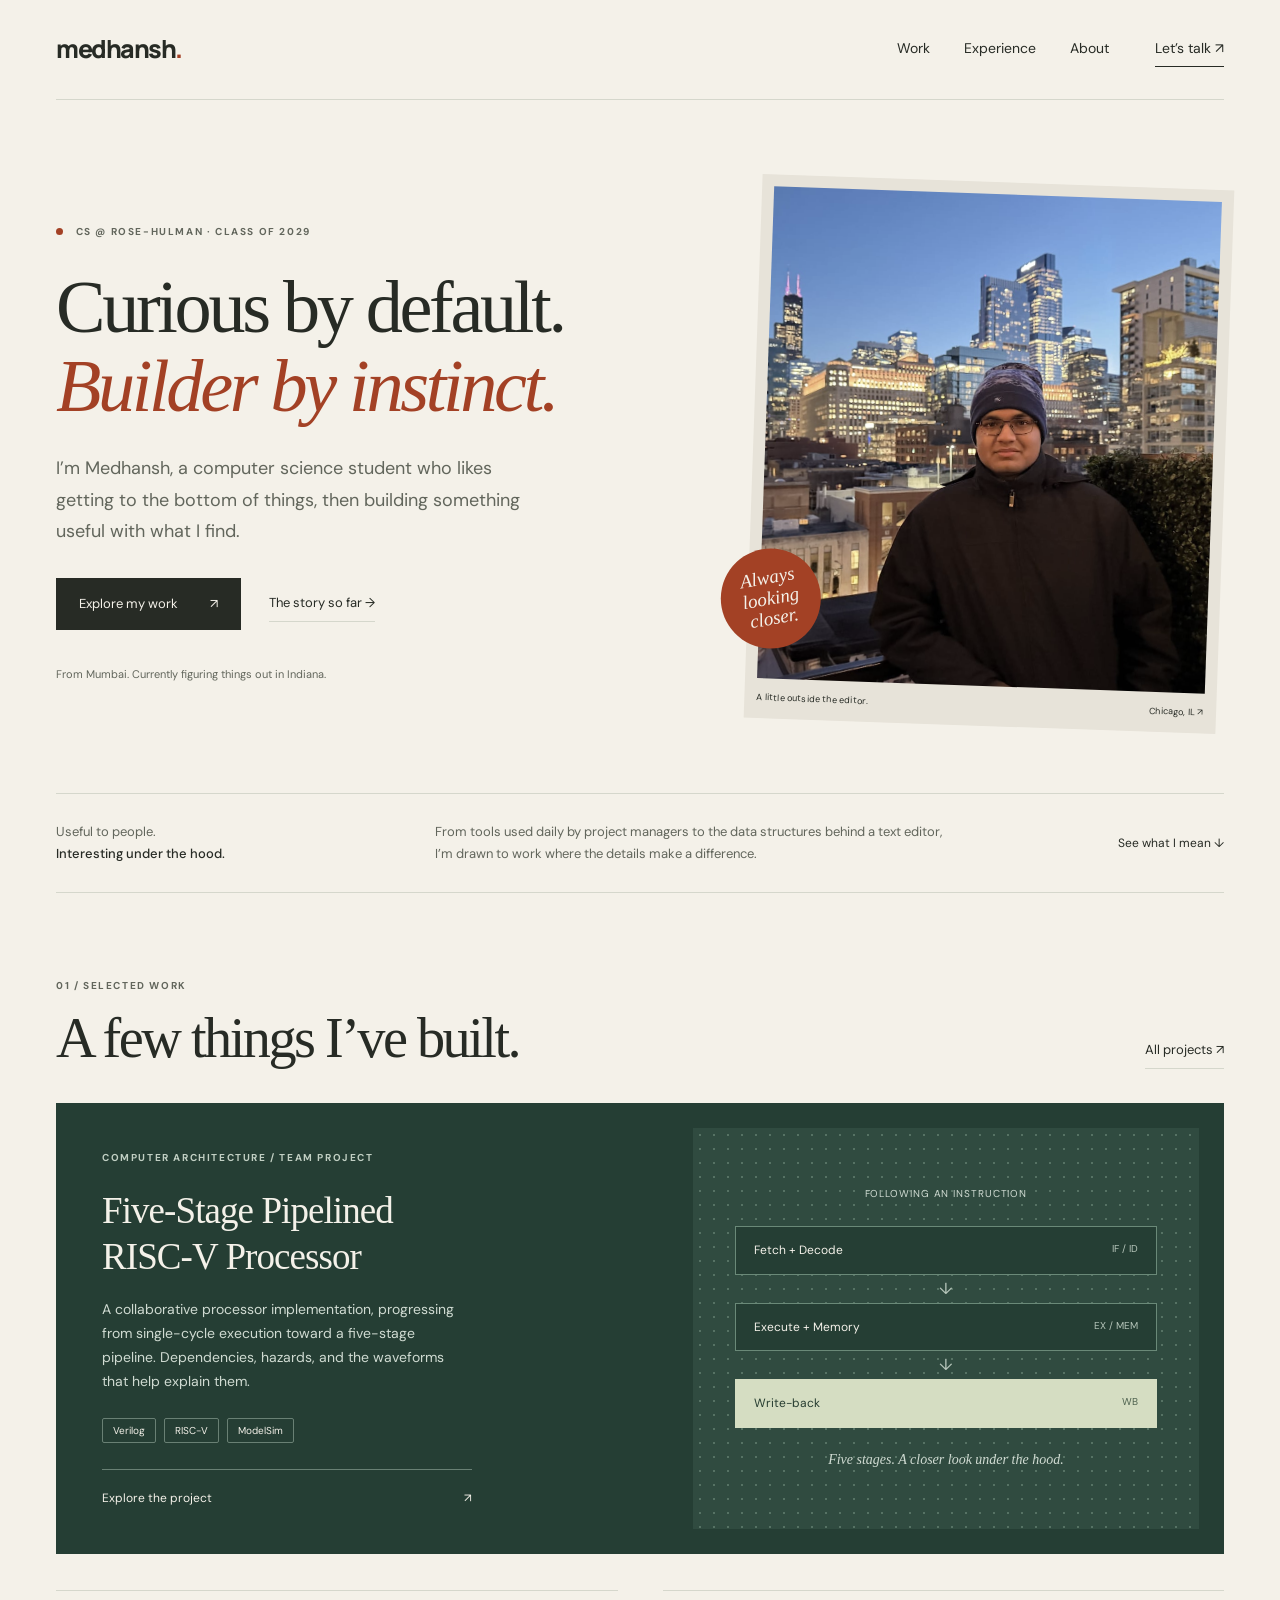
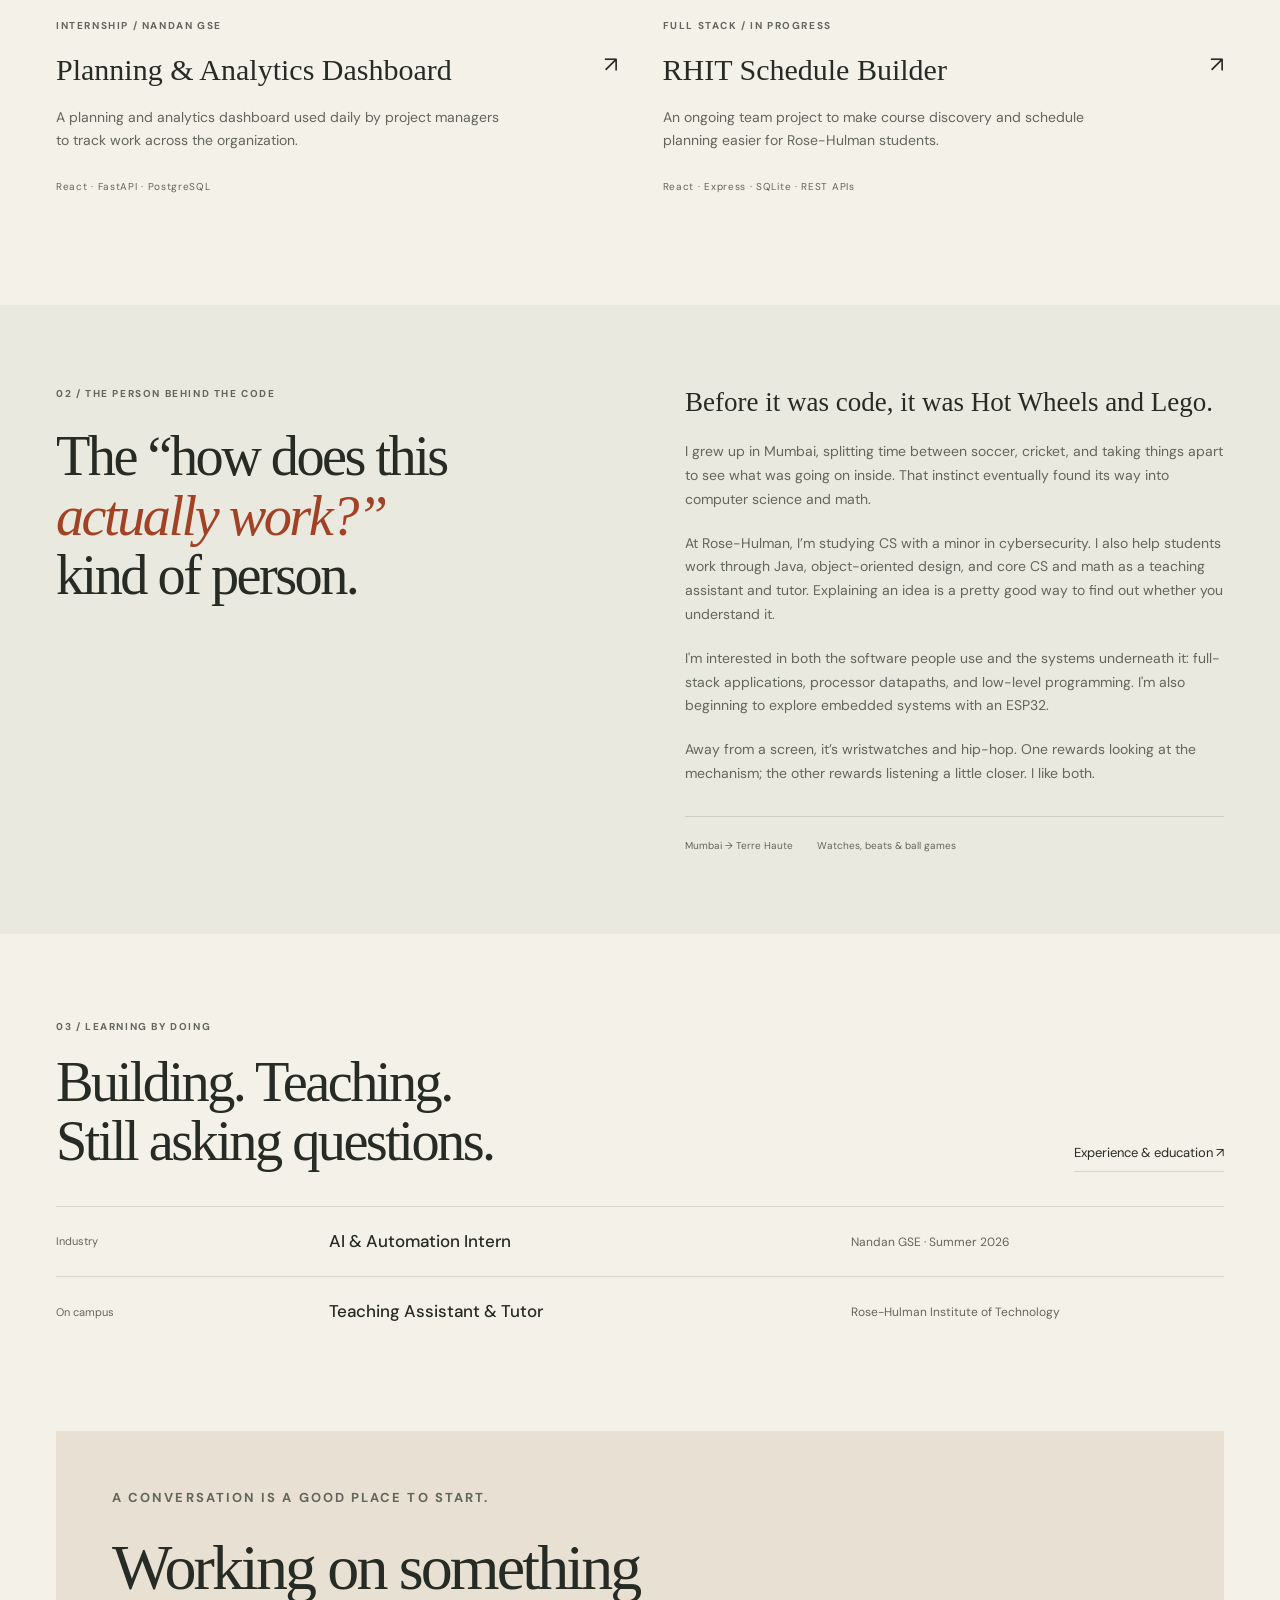
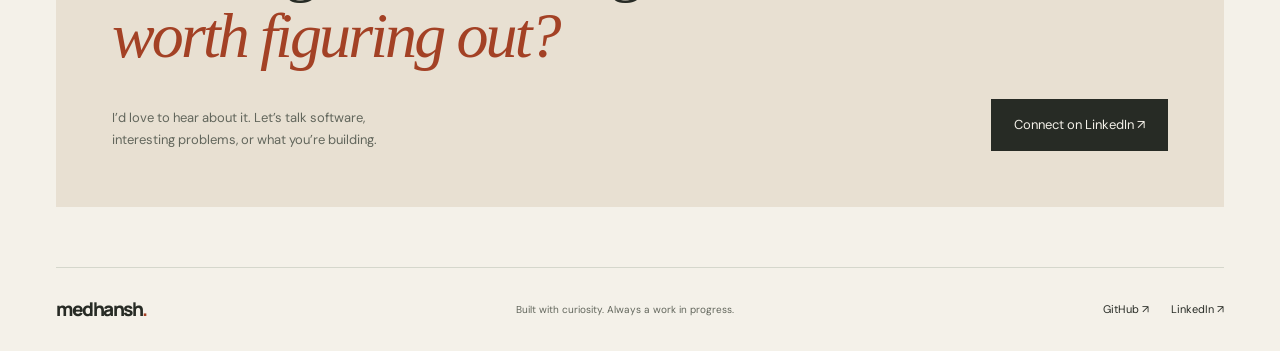
==== index.html @ c9b3c6f0 "Remove em dashes from portfolio content" ====
<!doctype html>
<html lang="en">
<head>
<meta charset="UTF-8">
<meta name="viewport" content="width=device-width, initial-scale=1">
<meta name="description" content="Medhansh Gupta: CS at Rose-Hulman. Building useful software, exploring the systems underneath, and sharing what I learn.">
<meta name="theme-color" content="#f4f1e9">
<title>Medhansh Gupta: Curious by default.</title>
<link rel="icon" href="images/favicon.svg" type="image/svg+xml">
<link rel="stylesheet" href="style.css">
<script src="script.js" defer>
</script>
</head>
<body><a class="skip-link" href="#main">Skip to content</a>
<header class="site-header"><a class="wordmark" href="index.html" aria-label="Medhansh Gupta home">medhansh<span>.</span></a>
<nav aria-label="Main navigation"><a href="portfolio.html">Work</a><a href="resume.html">Experience</a><a href="#about">About</a><a class="nav-contact" href="#contact">Let’s talk ↗</a>
</nav>
</header>
<main id="main">
<section class="hero wrap">
<div>
<p class="eyebrow"><span class="status-dot"></span> CS @ Rose-Hulman · Class of 2029</p>
<h1>Curious by default.<br><em>Builder by instinct.</em>
</h1>
<p class="hero-intro">I’m Medhansh, a computer science student who likes getting to the bottom of things, then building something useful with what I find.</p>
<div class="actions"><a class="button" href="portfolio.html">Explore my work <span aria-hidden="true">↗</span></a><a class="text-link" href="resume.html">The story so far →</a>
</div>
<p class="hero-footnote">From Mumbai. Currently figuring things out in Indiana.</p>
</div>
<figure class="portrait"><img src="images/snapshot.jpeg" alt="Medhansh on a rooftop with the Chicago skyline behind him" width="1428" height="1071" fetchpriority="high">
<figcaption><span>A little outside the editor.</span><span>Chicago, IL ↗</span>
</figcaption><span class="photo-stamp" aria-hidden="true">Always<br>looking closer.</span>
</figure>
</section>
<div class="intro-strip wrap">
<p>Useful to people.<br><strong>Interesting under the hood.</strong>
</p>
<p>From tools used daily by project managers to the data structures behind a text editor, I’m drawn to work where the details make a difference.</p><a href="portfolio.html">See what I mean ↓</a>
</div>
<section class="section wrap" aria-labelledby="work-heading">
<div class="section-heading">
<div>
<p class="eyebrow">01 / Selected work</p>
<h2 id="work-heading">A few things I’ve built.</h2>
</div><a class="text-link" href="portfolio.html">All projects ↗</a>
</div>
<a class="featured-project" href="portfolio.html#risc-v">
<div class="project-description"><span class="eyebrow light">Computer architecture / Team project</span>
<h3>Five-Stage Pipelined<br>RISC-V Processor</h3>
<p>A collaborative processor implementation, progressing from single-cycle execution toward a five-stage pipeline. Dependencies, hazards, and the waveforms that help explain them.</p>
<div class="tags"><span>Verilog</span><span>RISC-V</span><span>ModelSim</span>
</div><span class="project-link">Explore the project <span aria-hidden="true">↗</span></span>
</div>
<div class="system-art"><span class="diagram-label">Following an instruction</span>
<div class="system-node">Fetch + Decode <span>IF / ID</span>
</div>
<div class="system-connector" aria-hidden="true">↓</div>
<div class="system-node">Execute + Memory <span>EX / MEM</span>
</div>
<div class="system-connector" aria-hidden="true">↓</div>
<div class="system-node accented">Write-back <span>WB</span>
</div><span class="diagram-caption">Five stages. A closer look under the hood.</span>
</div></a>
<div class="project-pair"><a class="project-small" href="portfolio.html#planning"><span class="eyebrow">Internship / Nandan GSE</span>
<h3>Planning & Analytics Dashboard <span aria-hidden="true">↗</span>
</h3>
<p>A planning and analytics dashboard used daily by project managers to track work across the organization.</p><span class="project-meta">React · FastAPI · PostgreSQL</span></a><a class="project-small" href="portfolio.html#schedule-builder"><span class="eyebrow">Full stack / In progress</span>
<h3>RHIT Schedule Builder <span aria-hidden="true">↗</span>
</h3>
<p>An ongoing team project to make course discovery and schedule planning easier for Rose-Hulman students.</p><span class="project-meta">React · Express · SQLite · REST APIs</span></a>
</div>
</section>
<section class="about-section" id="about">
<div class="wrap about-grid">
<div>
<p class="eyebrow">02 / The person behind the code</p>
<h2>The “how does this<br><em>actually work?”</em><br>kind of person.</h2>
</div>
<div class="about-copy">
<p class="large-copy">Before it was code, it was Hot Wheels and Lego.</p>
<p>I grew up in Mumbai, splitting time between soccer, cricket, and taking things apart to see what was going on inside. That instinct eventually found its way into computer science and math.</p>
<p>At Rose-Hulman, I’m studying CS with a minor in cybersecurity. I also help students work through Java, object-oriented design, and core CS and math as a teaching assistant and tutor. Explaining an idea is a pretty good way to find out whether you understand it.</p>
<p>I'm interested in both the software people use and the systems underneath it: full-stack applications, processor datapaths, and low-level programming. I'm also beginning to explore embedded systems with an ESP32.</p>
<p>Away from a screen, it’s wristwatches and hip-hop. One rewards looking at the mechanism; the other rewards listening a little closer. I like both.</p>
<div class="personal-notes"><span>Mumbai → Terre Haute</span><span>Watches, beats & ball games</span>
</div>
</div>
</div>
</section>
<section class="section wrap experience-preview">
<p class="eyebrow">03 / Learning by doing</p>
<div class="section-heading">
<h2>Building. Teaching.<br>Still asking questions.</h2><a class="text-link" href="resume.html">Experience & education ↗</a>
</div>
<div class="experience-row"><span>Industry</span>
<h3>AI & Automation Intern</h3>
<p>Nandan GSE · Summer 2026</p>
</div>
<div class="experience-row"><span>On campus</span>
<h3>Teaching Assistant & Tutor</h3>
<p>Rose-Hulman Institute of Technology</p>
</div>
</section>
<section class="contact wrap" id="contact">
<p class="eyebrow">A conversation is a good place to start.</p>
<h2>Working on something<br><em>worth figuring out?</em>
</h2>
<div class="contact-bottom">
<p>I’d love to hear about it. Let’s talk software,<br>interesting problems, or what you’re building.</p><a class="button" href="https://www.linkedin.com/in/medhansh-gupta-01bb85266">Connect on LinkedIn ↗</a>
</div>
</section>
</main>
<footer class="site-footer wrap"><a class="wordmark" href="index.html">medhansh<span>.</span></a>
<p>Built with curiosity. Always a work in progress.</p>
<div><a href="https://github.com/medhanshg">GitHub ↗</a><a href="https://www.linkedin.com/in/medhansh-gupta-01bb85266">LinkedIn ↗</a>
</div>
</footer>
</body>
</html>
---- style.css ----
@import url('https://fonts.googleapis.com/css2?family=DM+Sans:wght@400;500;600;700&family=Manrope:wght@500;700;800&display=swap');
:root{--paper:#f4f1e9;--ink:#272b25;--muted:#62665c;--line:#d5d7cc;--accent:#a34125;--forest:#253e34;--serif:Georgia,'Times New Roman',serif;--sans:'DM Sans',Arial,sans-serif}

*{box-sizing:border-box}
html{scroll-behavior:smooth;scroll-padding-top:32px}
body{margin:0;background:var(--paper);color:var(--ink);font-family:var(--sans);font-size:16px;line-height:1.7}
a{color:inherit;text-decoration:none}
button{font:inherit}
img{display:block;max-width:100%;height:auto}
h1,h2,h3,p,figure{margin:0}
h1,h2,h3{font-weight:400}
h1,h2{font-family:var(--serif);line-height:1.06;letter-spacing:-.045em}
h1{font-size:clamp(3.2rem,5.8vw,5.7rem)}
h2{font-size:clamp(2.5rem,4.4vw,4.2rem)}
h3{line-height:1.25}
em{font-weight:400;color:var(--accent)}
p{color:var(--muted)}
a:focus-visible,button:focus-visible,summary:focus-visible{outline:3px solid var(--accent);outline-offset:6px}
a,button,summary{-webkit-tap-highlight-color:transparent}
a:hover .project-link,.text-link:hover{color:var(--accent)}
.wrap,.site-header{width:min(1240px,calc(100% - 112px));margin-inline:auto}
.site-header{display:flex;justify-content:space-between;align-items:center;padding:28px 0;border-bottom:1px solid var(--line)}
.wordmark{font-family:'Manrope',var(--sans);font-size:25px;font-weight:800;letter-spacing:-1.5px}
.wordmark span{color:var(--accent)}
nav{display:flex;align-items:center;gap:34px;font-size:14px}
nav a{padding:5px 0}
nav a:hover,nav a[aria-current=page]{color:var(--accent)}
.nav-contact{margin-left:12px;border-bottom:1px solid var(--ink)}
.hero{display:grid;grid-template-columns:1.35fr 1fr;align-items:center;gap:60px;padding-block:82px 68px}
.eyebrow{text-transform:uppercase;letter-spacing:.16em;font-size:10px;font-weight:700;color:var(--muted);display:block}
.hero .eyebrow{margin-bottom:28px}
.status-dot{display:inline-block;width:7px;height:7px;border-radius:50%;background:var(--accent);margin-right:9px}
.hero-intro{font-size:18px;max-width:480px;margin-top:28px;line-height:1.75}
.actions{display:flex;align-items:center;gap:28px;margin-top:30px}
.button{display:inline-flex;align-items:center;justify-content:space-between;gap:32px;padding:14px 22px;background:var(--ink);color:var(--paper);font-size:13px;transition:background .2s,transform .2s;border:1px solid transparent;cursor:pointer}
.button:hover{background:var(--accent);transform:translateY(-2px)}
[hidden]{display:none!important}
.text-link{font-size:13px;border-bottom:1px solid var(--line);padding-block:7px;display:inline-flex;gap:20px;align-items:center}
.hero-footnote{font-size:11px;margin-top:35px}
.portrait{position:relative;padding:12px 12px 0;background:#e7e3d9;transform:rotate(2deg)}
.portrait img{width:100%;aspect-ratio:4/4.4;object-fit:cover;object-position:54% center;filter:saturate(.75)}
.portrait figcaption{display:flex;justify-content:space-between;font-size:9px;padding:12px 0;letter-spacing:.02em}
.photo-stamp{position:absolute;bottom:70px;left:-27px;width:100px;height:100px;display:grid;place-content:center;border-radius:50%;background:var(--accent);color:var(--paper);font-family:var(--serif);font-style:italic;font-size:19px;text-align:center;line-height:1.1;transform:rotate(-12deg)}
.intro-strip{border-top:1px solid var(--line);border-bottom:1px solid var(--line);padding-block:27px;display:grid;grid-template-columns:1fr 1.5fr .7fr;align-items:center;gap:36px}
.intro-strip p{font-size:13px}
.intro-strip strong{color:var(--ink);font-weight:500}
.intro-strip a{font-size:12px;justify-self:end}
.section{padding-block:84px}
.section-heading{display:flex;align-items:end;justify-content:space-between;gap:30px;margin-bottom:34px}
.section-heading .eyebrow{margin-bottom:15px}
.featured-project{display:grid;grid-template-columns:1.1fr 1fr;background:var(--forest);color:var(--paper);min-height:410px}
.project-description{padding:46px}
.light{color:#c1cfc3}
.project-description h3{font-family:var(--serif);font-size:37px;letter-spacing:-.025em;margin:22px 0 18px}
.project-description p{font-size:14px;max-width:370px;color:#d0dbd2}
.tags{display:flex;flex-wrap:wrap;gap:8px;margin-top:24px}
.tags span{border:1px solid #698074;font-size:10px;padding:3px 10px;border-radius:2px}
.project-link{display:flex;justify-content:space-between;max-width:370px;border-top:1px solid #698074;padding-top:18px;margin-top:26px;font-size:12px}
.featured-project:hover .project-link{color:#f1c5a4}
.system-art{margin:25px;display:flex;flex-direction:column;justify-content:center;background:#304b40;padding:34px 42px;background-image:radial-gradient(#567264 1px,transparent 1px);background-size:14px 14px}
.diagram-label,.diagram-caption{font-size:10px;letter-spacing:.09em;text-align:center;color:#d0dbd2}
.diagram-label{text-transform:uppercase;margin-bottom:24px}
.system-node{padding:13px 18px;border:1px solid #6a8978;background:var(--forest);font-size:12px;display:flex;justify-content:space-between;gap:15px}
.system-node span{color:#b6c5ba;font-size:10px}
.system-connector{text-align:center;color:#b6c5ba;height:28px}
.accented{background:#d5ddc2;color:#273d31;border-color:#d5ddc2}
.accented span{color:#4d614e}
.diagram-caption{margin-top:20px;font-family:var(--serif);font-style:italic;font-size:14px;letter-spacing:0}
.project-pair{display:grid;grid-template-columns:1fr 1fr;gap:45px;margin-top:36px}
.project-small{padding:26px 0;border-top:1px solid var(--line)}
.project-small h3{font-family:var(--serif);font-size:30px;margin-block:17px}
.project-small h3 span{float:right;font-family:var(--sans);font-size:22px;transition:transform .2s}
.project-small:hover h3 span{transform:translate(3px,-3px)}
.project-small p{font-size:14px;max-width:450px}
.project-meta{font-size:10px;display:block;margin-top:25px;color:var(--muted);letter-spacing:.07em}
.about-section{background:#eae9df;padding-block:80px;scroll-margin-top:0}
.about-grid{display:grid;grid-template-columns:1fr 1fr;gap:90px}
.about-grid .eyebrow{margin-bottom:25px}
.about-copy p+p{margin-top:20px}
.about-copy p{font-size:14px}
.about-copy .large-copy{color:var(--ink);font-family:var(--serif);font-size:27px;line-height:1.3}
.personal-notes{display:flex;gap:24px;border-top:1px solid #cacdbf;margin-top:30px;padding-top:20px;font-size:10px;color:var(--muted)}
.experience-preview>.eyebrow{margin-bottom:18px}
.experience-row{display:grid;grid-template-columns:1fr 2fr 1.5fr;gap:24px;border-top:1px solid var(--line);padding-block:24px;align-items:center}
.experience-row>span{font-size:11px;color:var(--muted)}
.experience-row h3{font-size:17px;font-weight:500}
.experience-row p{font-size:12px}
.contact{padding:56px;background:#e8e0d2;margin-bottom:60px}
.contact .eyebrow{margin-bottom:25px}
.contact h2{font-size:clamp(2.7rem,5vw,4.8rem)}
.contact-bottom{display:flex;justify-content:space-between;align-items:end;gap:30px;margin-top:30px}
.contact p{font-size:13px}
.site-footer{border-top:1px solid var(--line);padding-block:25px;display:flex;justify-content:space-between;align-items:center;gap:24px}
.site-footer .wordmark{font-size:19px}
.site-footer p{font-size:10px}
.site-footer>div{display:flex;gap:22px;font-size:11px}
.skip-link{position:absolute;left:20px;top:-100px;background:var(--ink);color:white;padding:12px;z-index:10}
.skip-link:focus{top:10px}
.page-intro{padding-block:66px 52px;max-width:1000px}
.page-intro .eyebrow{margin-bottom:22px}
.page-intro>p:last-of-type{font-size:18px;max-width:630px;margin-top:25px}
.case-study{border-top:1px solid var(--line);padding-block:55px;display:grid;grid-template-columns:.7fr 1.4fr;gap:80px;scroll-margin-top:25px}
.case-number{font-family:var(--serif);color:var(--accent);font-style:italic;font-size:25px;margin-bottom:22px}
.case-study h2{font-size:39px;line-height:1.13}
.case-study .tags span{border-color:var(--line);color:var(--muted)}
.case-body>p{font-size:16px;margin-bottom:20px}
.case-body>.eyebrow{font-size:10px}
.case-body .lead{font-family:var(--serif);font-size:25px;line-height:1.4;color:var(--ink)}
.case-body h3{font-size:12px;font-weight:700;margin:24px 0 8px}
.case-body figure{margin-block:28px;background:white;padding:15px;border:1px solid var(--line)}
.case-body figcaption{font-size:11px;color:var(--muted);margin-top:12px}
.case-body img{width:100%}
.project-figure{margin-block:28px;background:white;padding:15px;border:1px solid var(--line)}
.project-figure img{width:100%;height:auto}
.project-figure figcaption{font-size:11px;color:var(--muted);margin-top:12px}
.project-figure figcaption .text-link{font-size:inherit;padding-block:2px}
.case-note{border-left:2px solid var(--accent);padding-left:18px;font-size:12px!important}
.case-study details{border-block:1px solid var(--line);margin-top:24px;padding-block:14px}
.case-study summary{cursor:pointer;font-size:13px;font-weight:500}
.case-study details p{font-size:14px;margin-top:15px}
.case-body>.text-link{margin-top:18px}
.flow{padding:22px;background:#e6e9dd;margin:18px 0;font-size:14px;overflow-wrap:anywhere}
.case-body code{font-size:.85em;overflow-wrap:anywhere}
.page-intro .actions{margin-top:24px}
.resume-section{display:grid;grid-template-columns:.65fr 1.5fr;gap:80px;padding-block:40px;border-top:1px solid var(--line)}
.resume-section h2{font-size:34px}
.resume-entry+.resume-entry{border-top:1px solid var(--line);padding-top:30px;margin-top:30px}
.resume-entry h3{font-family:var(--serif);font-size:26px}
.resume-entry .entry-meta{font-size:12px;color:var(--accent);margin:7px 0 15px}
.resume-entry ul{padding-left:18px;font-size:14px;color:var(--muted)}
.resume-entry li+li{margin-top:8px}
.resume-entry p{font-size:14px}
.resume-entry h4{font-size:12px;margin-bottom:8px}
.skill-group+.skill-group{margin-top:22px}
.skill-group h3{font-size:12px;font-weight:700;margin-bottom:5px}
.skill-group p{font-size:14px}
.resume-contact{margin-top:45px}
.print-button{background:transparent;color:var(--ink);border-color:var(--line)}
.print-button:hover{color:var(--paper)}

@media(min-width:1500px){.hero{padding-block:100px}
.hero h1{font-size:86px}
}

@media(max-width:1000px){.wrap,.site-header{width:calc(100% - 64px)}
.hero{gap:34px;padding-block:60px}
.hero h1{font-size:clamp(44px,6vw,64px)}
.hero-intro{font-size:16px}
.actions{gap:18px}
.portrait figcaption{font-size:8px}
.hero-footnote{font-size:10px}
.project-description{padding:32px}
.system-art{padding:28px 22px;margin:18px}
.about-grid{gap:45px}
.case-study,.resume-section{gap:45px}
.experience-row{grid-template-columns:.7fr 1.5fr 1.2fr}
.intro-strip{gap:24px;grid-template-columns:1fr 1.5fr}
.intro-strip a{display:none}
}

@media(max-width:700px){.wrap,.site-header{width:calc(100% - 40px)}
.site-header{padding-block:20px;gap:15px;align-items:start}
.wordmark{font-size:22px}
nav{gap:16px;flex-wrap:wrap;justify-content:end;font-size:11px}
nav .nav-contact{display:none}
.hero{grid-template-columns:1fr;padding-block:44px;gap:42px}
.hero h1{font-size:clamp(43px,9.2vw,65px)}
.hero-intro{font-size:16px;max-width:100%}
.hero .eyebrow{font-size:9px;margin-bottom:22px}
.hero-footnote{margin-top:23px}
.portrait{max-width:440px;width:88%;justify-self:center}
.portrait img{aspect-ratio:1.12}
.photo-stamp{width:80px;height:80px;font-size:16px;bottom:48px;left:-22px}
.portrait figcaption{font-size:9px}
.intro-strip{grid-template-columns:1fr;gap:15px;padding-block:25px}
.intro-strip p{font-size:13px}
.section{padding-block:52px}
.section-heading{align-items:start}
.section-heading>.text-link{white-space:nowrap;font-size:11px;gap:10px}
.section-heading h2{font-size:35px}
.featured-project{grid-template-columns:1fr}
.project-description{padding:30px}
.project-description h3{font-size:33px}
.system-art{margin:0 20px 20px;padding:25px 30px}
.project-pair{grid-template-columns:1fr;gap:0;margin-top:24px}
.project-small{padding-block:25px}
.project-small h3{font-size:28px}
.about-section{padding-block:50px}
.about-grid{grid-template-columns:1fr;gap:30px}
.about-grid h2{font-size:43px}
.personal-notes{gap:16px;flex-wrap:wrap}
.experience-row{grid-template-columns:1fr;gap:6px;padding-block:20px}
.experience-preview .section-heading{display:block}
.experience-preview .section-heading .text-link{margin-top:15px}
.contact{padding:30px 24px;margin-bottom:40px}
.contact-bottom{align-items:start;flex-direction:column;gap:22px}
.contact h2{font-size:40px}
.contact .eyebrow{font-size:9px}
.site-footer{flex-wrap:wrap;gap:15px}
.site-footer p{order:3;flex-basis:100%}
.page-intro{padding-block:44px}
.page-intro h1{font-size:49px}
.page-intro>p:last-of-type{font-size:16px}
.case-study,.resume-section{grid-template-columns:1fr;gap:25px;padding-block:35px}
.case-number{margin-bottom:12px}
.case-study h2{font-size:34px}
.case-study .tags{margin-top:18px}
.case-body .lead{font-size:23px}
.resume-section h2{font-size:29px}
.actions{flex-wrap:wrap}
.button{gap:22px}
}

@media(prefers-reduced-motion:reduce){html{scroll-behavior:auto}
*,*::before,*::after{transition:none!important;animation:none!important}
}

@media print{body{background:white;font-size:11pt}
.site-header,.site-footer,.resume-contact,.print-button,.skip-link{display:none}
.wrap{width:100%}
.page-intro{padding:0 0 20px}
.page-intro h1{font-size:35pt}
.page-intro>p:last-of-type{font-size:11pt}
.page-intro .actions{display:none}
.resume-section{grid-template-columns:1fr 3fr;gap:24px;padding-block:20px}
.resume-section h2{font-size:20pt}
.resume-entry{break-inside:avoid}
.resume-entry h3{font-size:16pt}
.resume-entry p,.resume-entry ul,.skill-group p{font-size:10pt}
.entry-meta{font-size:9pt}
a{color:black}
}
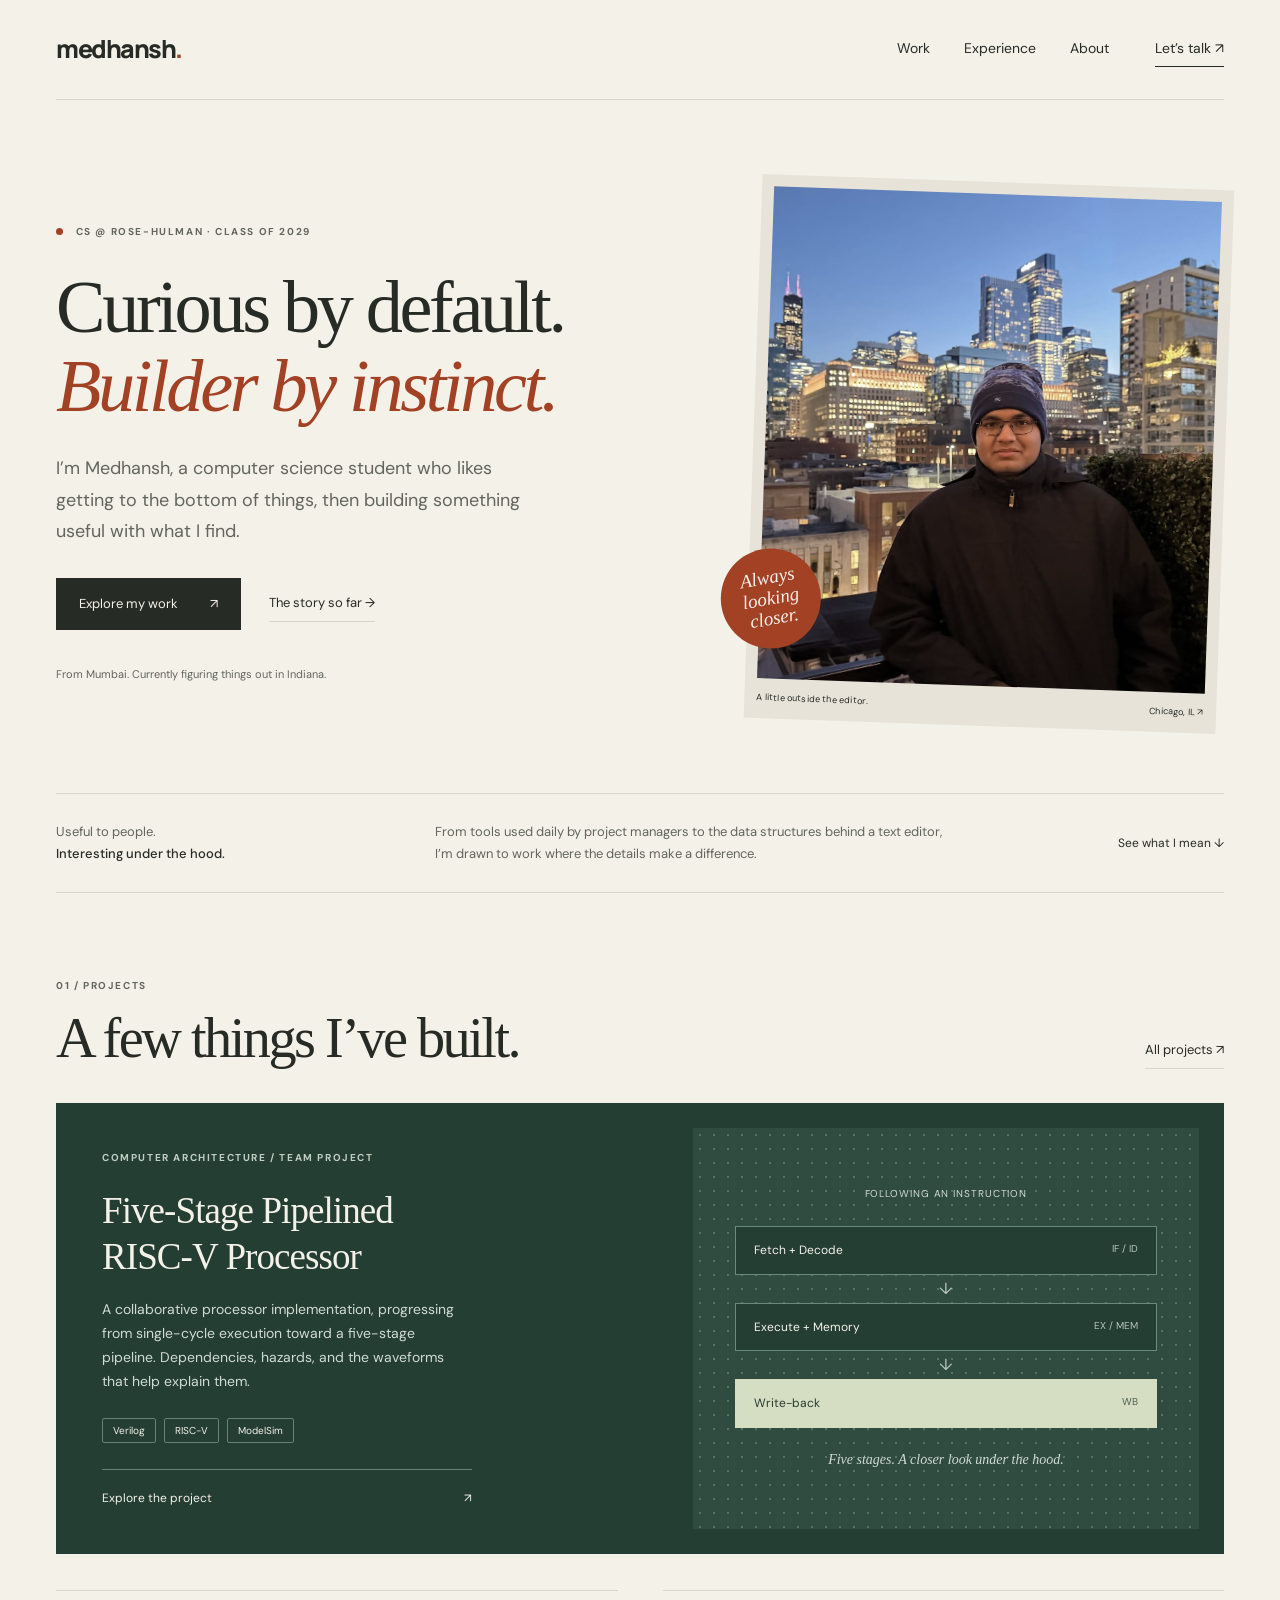
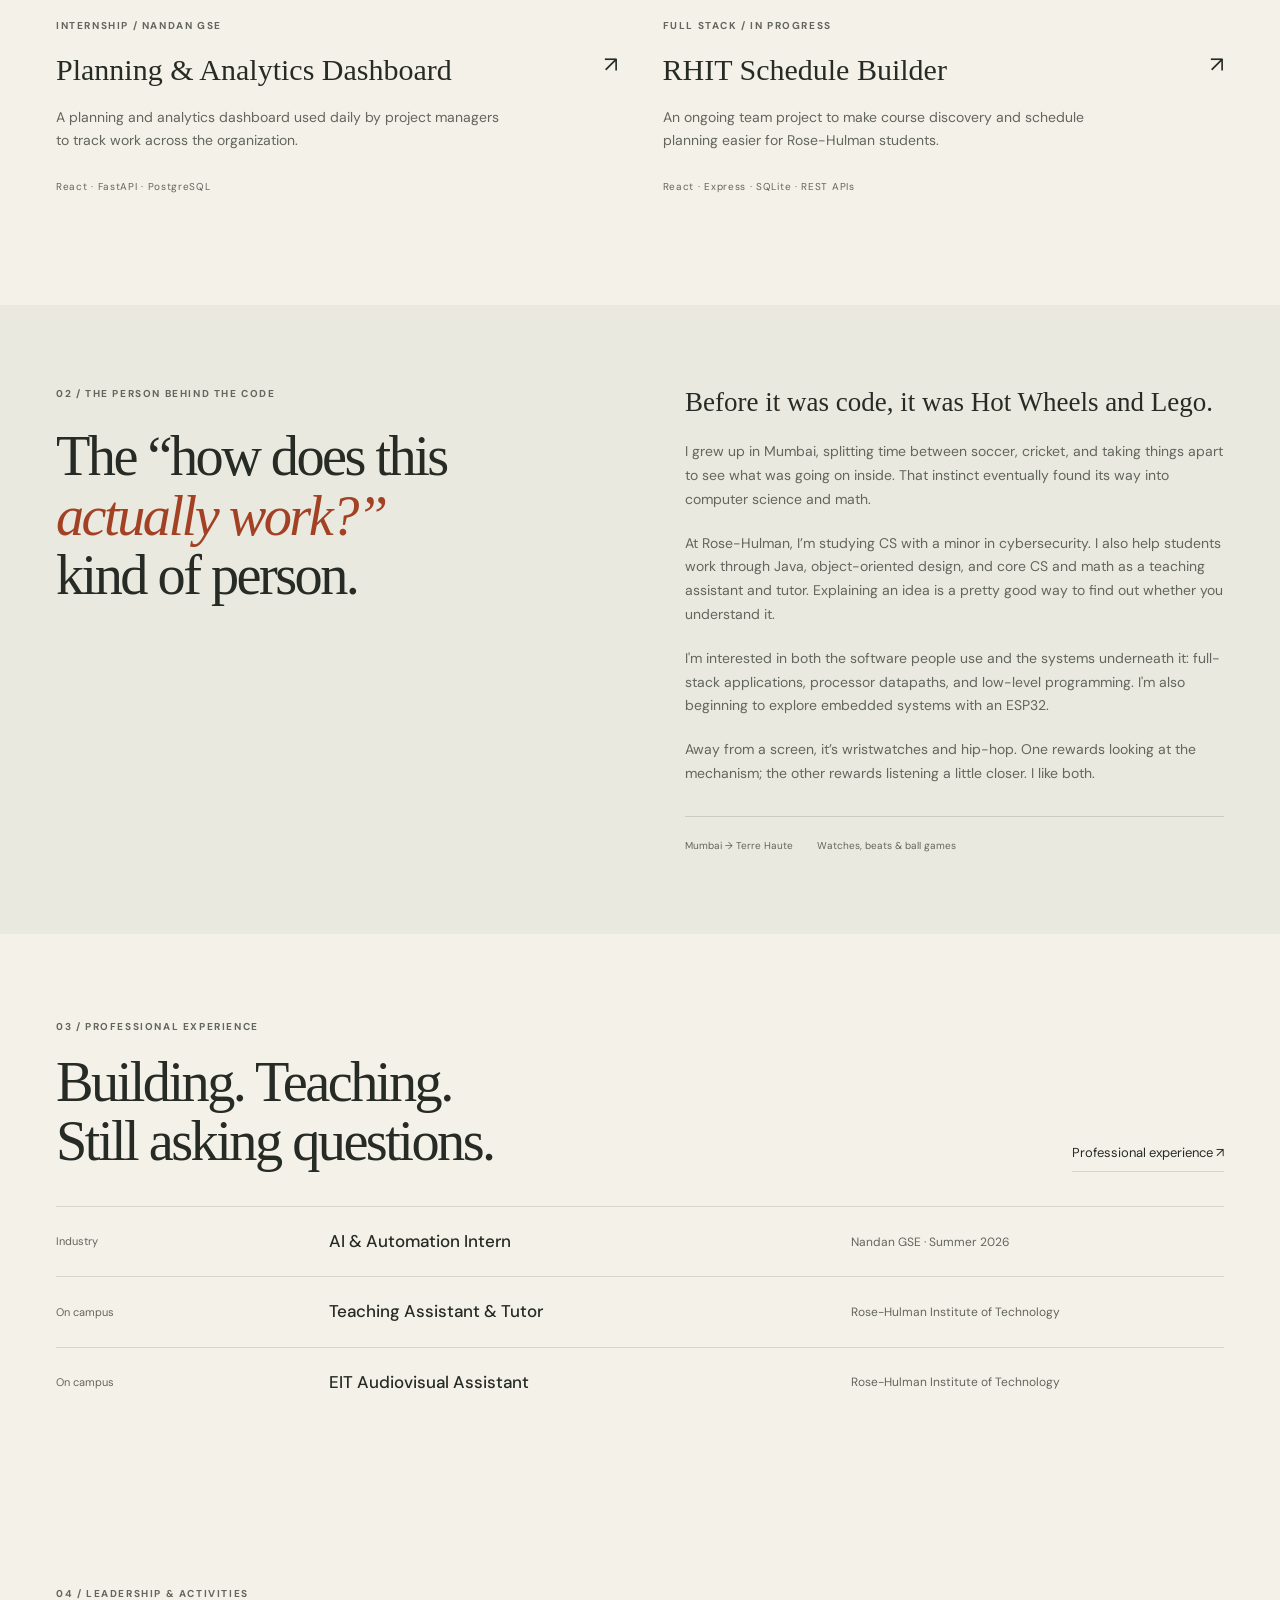
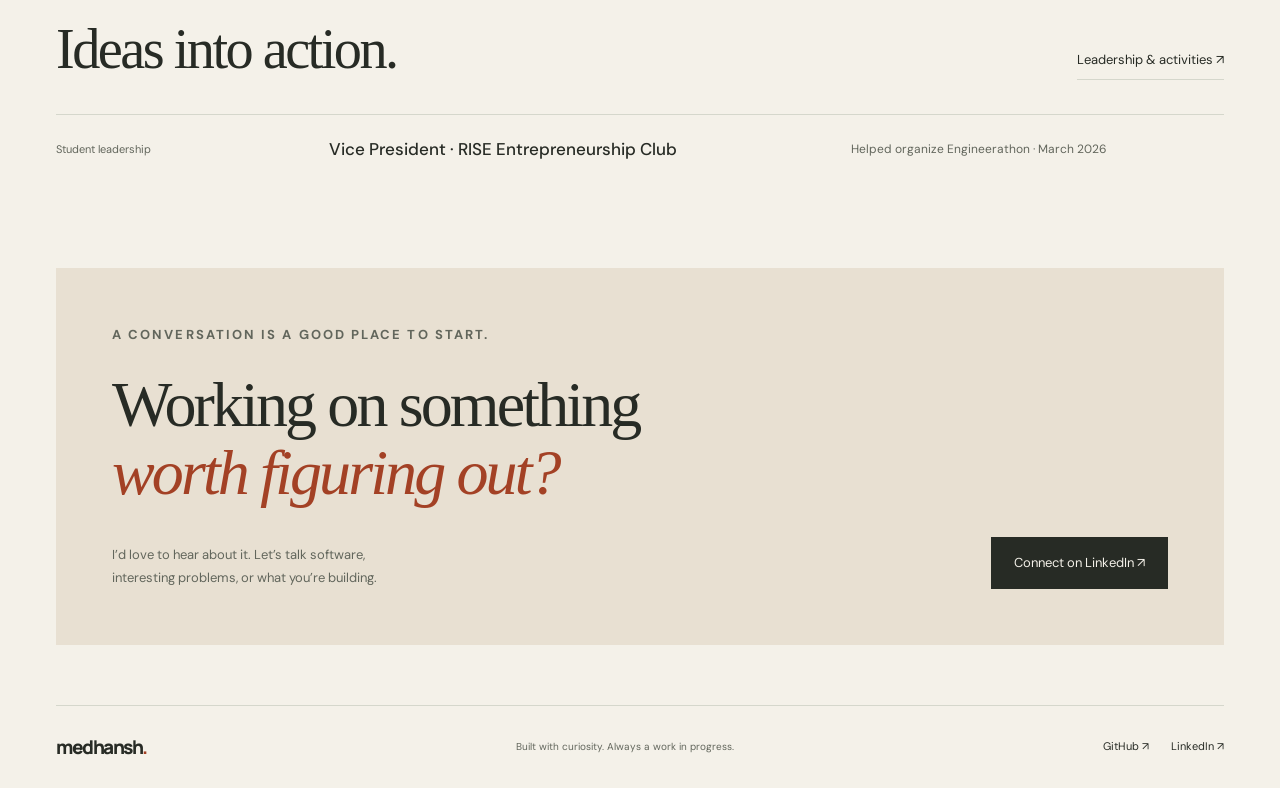
==== commit 5af4001a: "Images added and projects re-ordered" ====
--- a/index.html
+++ b/index.html
@@ -40,7 +40,7 @@
 <section class="section wrap" aria-labelledby="work-heading">
 <div class="section-heading">
 <div>
-<p class="eyebrow">01 / Selected work</p>
+<p class="eyebrow">01 / Projects</p>
 <h2 id="work-heading">A few things I’ve built.</h2>
 </div><a class="text-link" href="portfolio.html">All projects ↗</a>
 </div>
@@ -88,9 +88,9 @@
 </div>
 </section>
 <section class="section wrap experience-preview">
-<p class="eyebrow">03 / Learning by doing</p>
+<p class="eyebrow">03 / Professional Experience</p>
 <div class="section-heading">
-<h2>Building. Teaching.<br>Still asking questions.</h2><a class="text-link" href="resume.html">Experience & education ↗</a>
+<h2>Building. Teaching.<br>Still asking questions.</h2><a class="text-link" href="resume.html#professional-experience">Professional experience ↗</a>
 </div>
 <div class="experience-row"><span>Industry</span>
 <h3>AI & Automation Intern</h3>
@@ -99,6 +99,20 @@
 <div class="experience-row"><span>On campus</span>
 <h3>Teaching Assistant & Tutor</h3>
 <p>Rose-Hulman Institute of Technology</p>
+</div>
+<div class="experience-row"><span>On campus</span>
+<h3>EIT Audiovisual Assistant</h3>
+<p>Rose-Hulman Institute of Technology</p>
+</div>
+</section>
+<section class="section wrap experience-preview" aria-labelledby="leadership-preview-heading">
+<p class="eyebrow">04 / Leadership & Activities</p>
+<div class="section-heading">
+<h2 id="leadership-preview-heading">Ideas into action.</h2><a class="text-link" href="resume.html#leadership-activities">Leadership & activities ↗</a>
+</div>
+<div class="experience-row"><span>Student leadership</span>
+<h3>Vice President · RISE Entrepreneurship Club</h3>
+<p>Helped organize Engineerathon · March 2026</p>
 </div>
 </section>
 <section class="contact wrap" id="contact">
--- a/style.css
+++ b/style.css
@@ -121,7 +121,7 @@
 .case-body>.text-link{margin-top:18px}
 .flow{padding:22px;background:#e6e9dd;margin:18px 0;font-size:14px;overflow-wrap:anywhere}
 .case-body code{font-size:.85em;overflow-wrap:anywhere}
-.page-intro .actions{margin-top:24px}
+.page-intro .actions{margin-top:24px;flex-wrap:wrap}
 .resume-section{display:grid;grid-template-columns:.65fr 1.5fr;gap:80px;padding-block:40px;border-top:1px solid var(--line)}
 .resume-section h2{font-size:34px}
 .resume-entry+.resume-entry{border-top:1px solid var(--line);padding-top:30px;margin-top:30px}
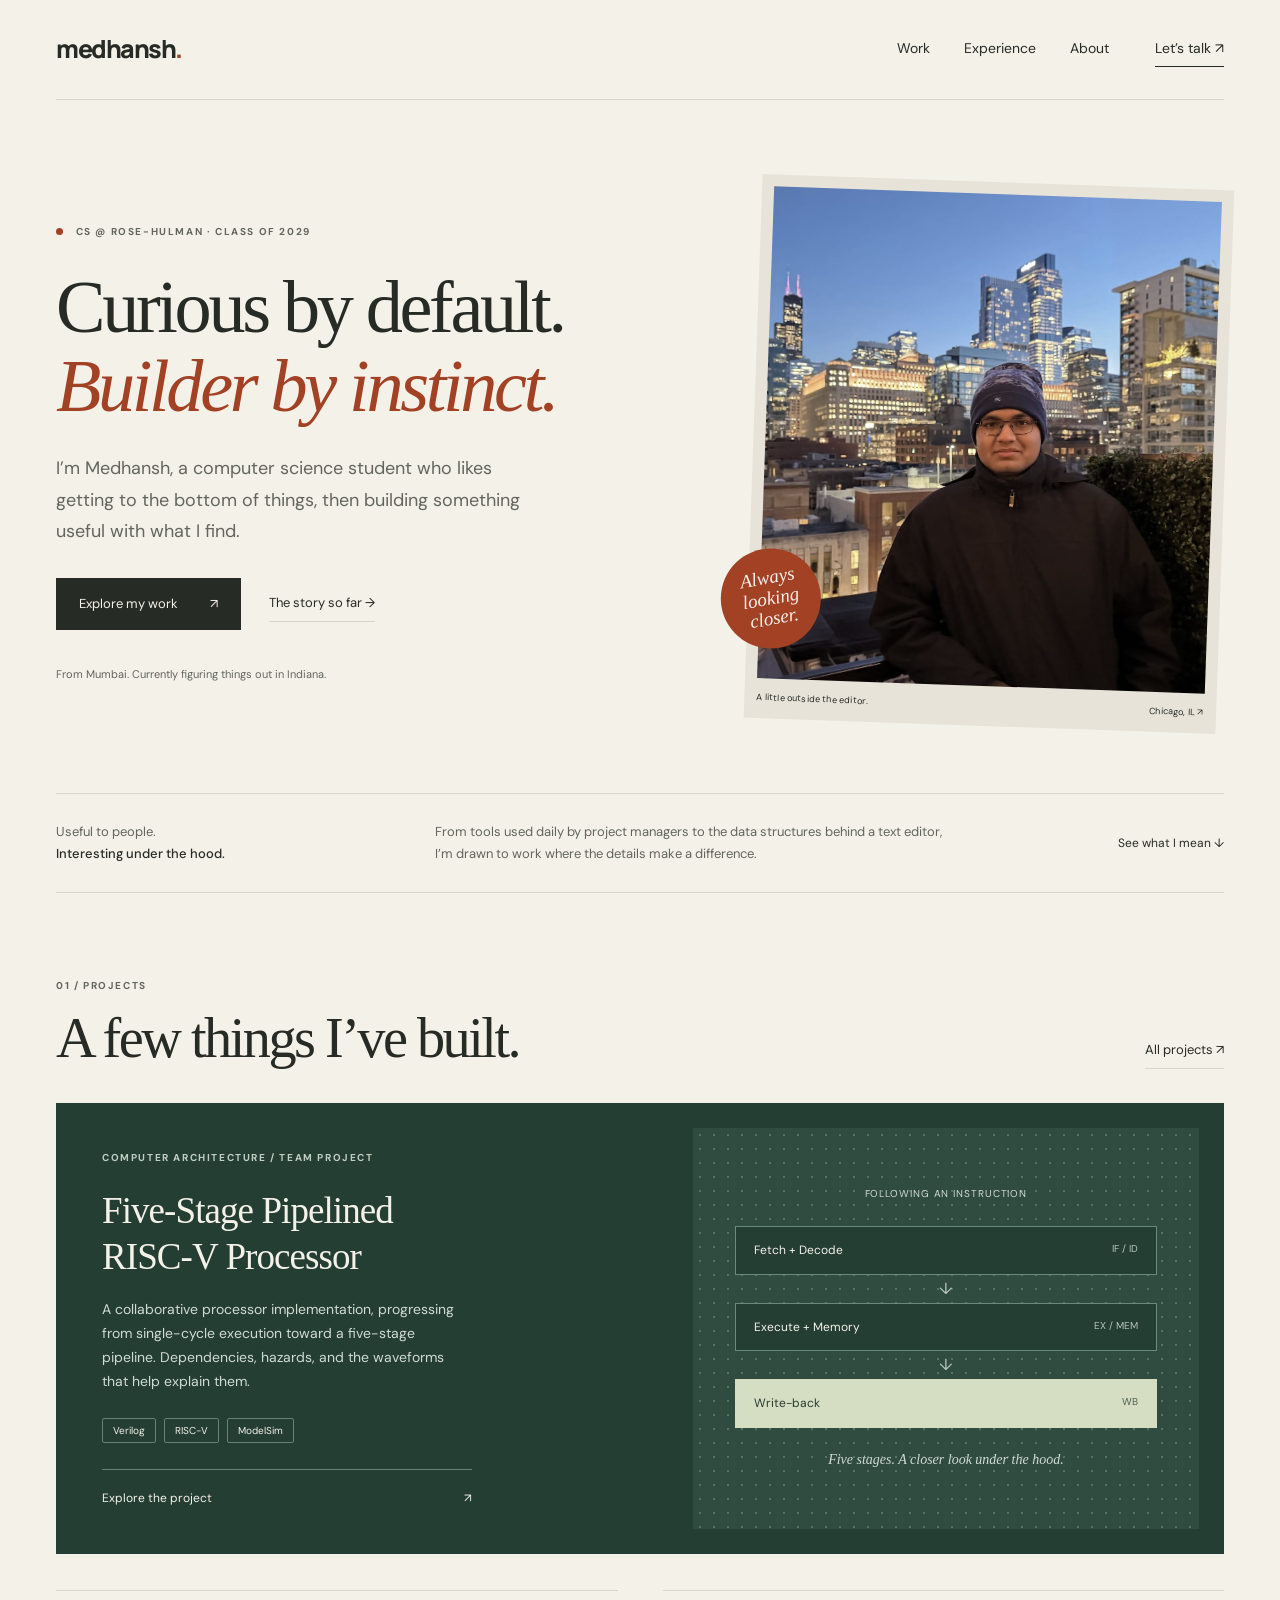
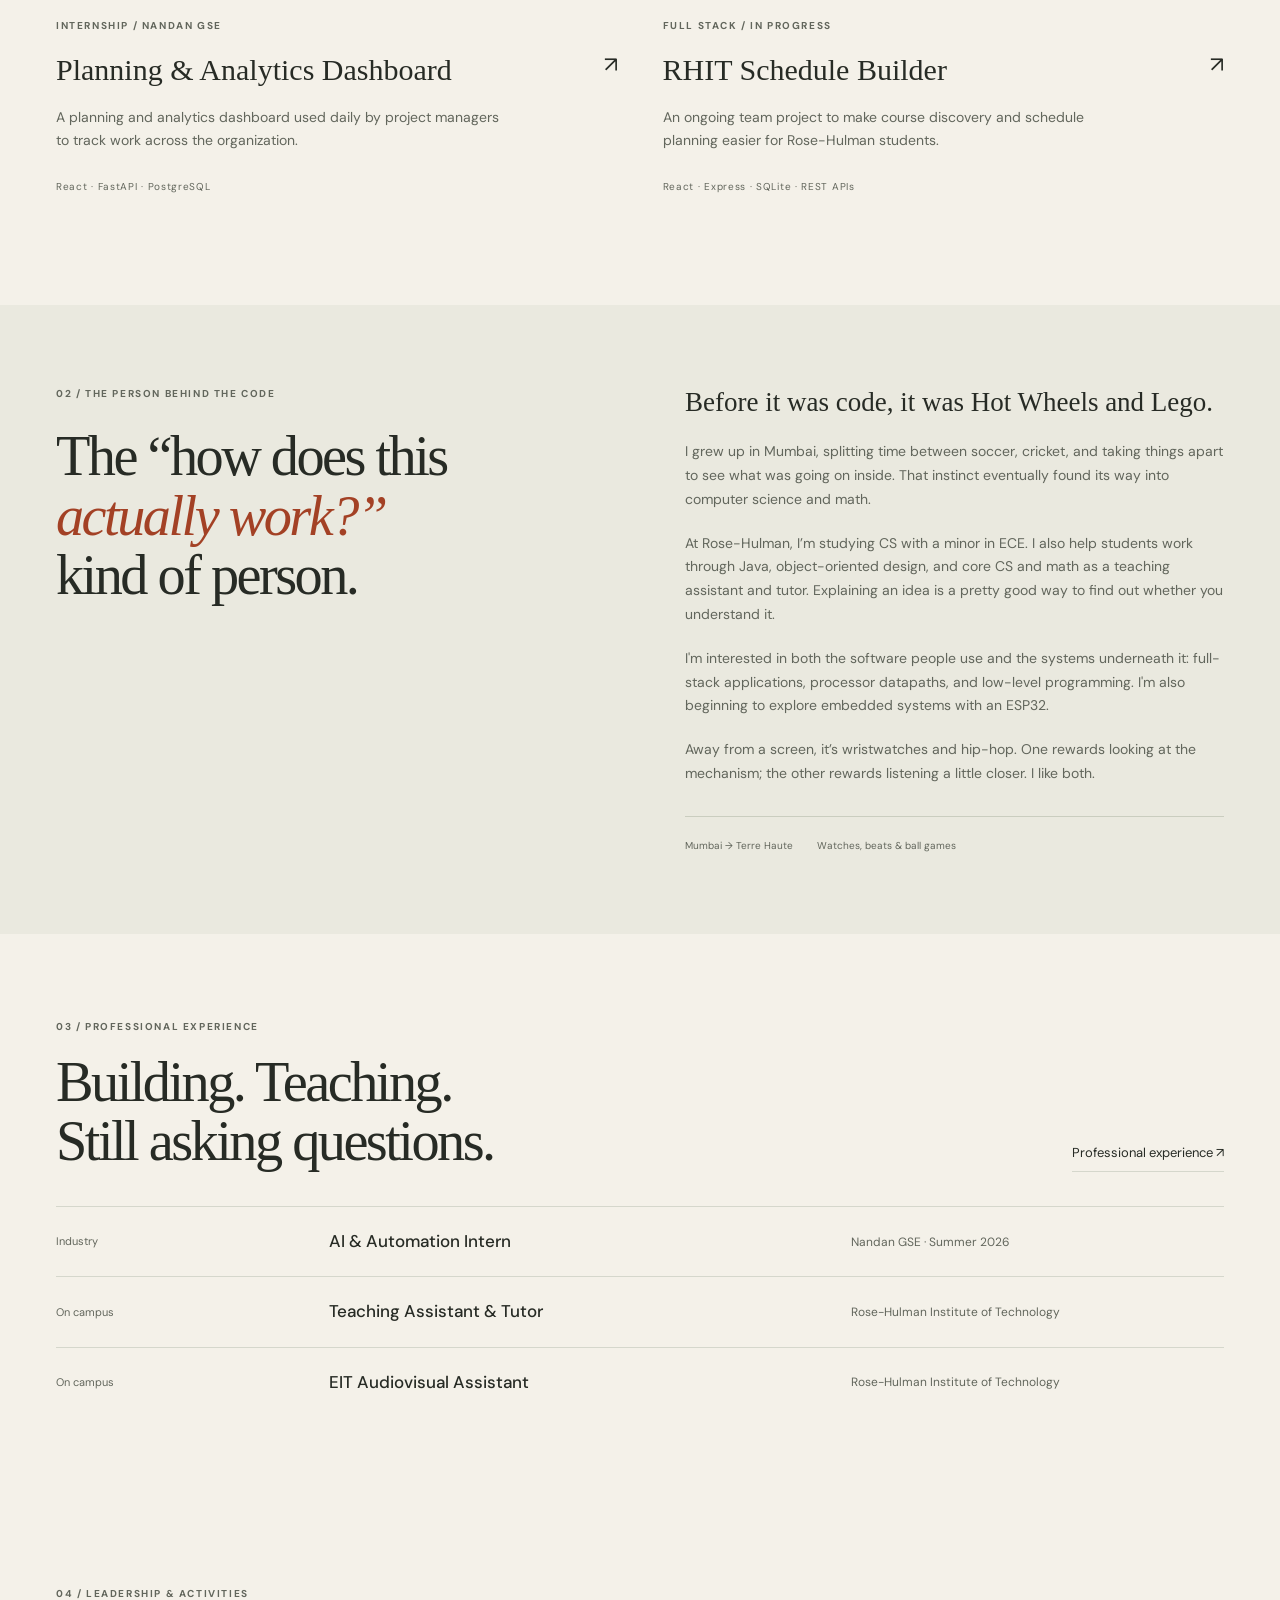
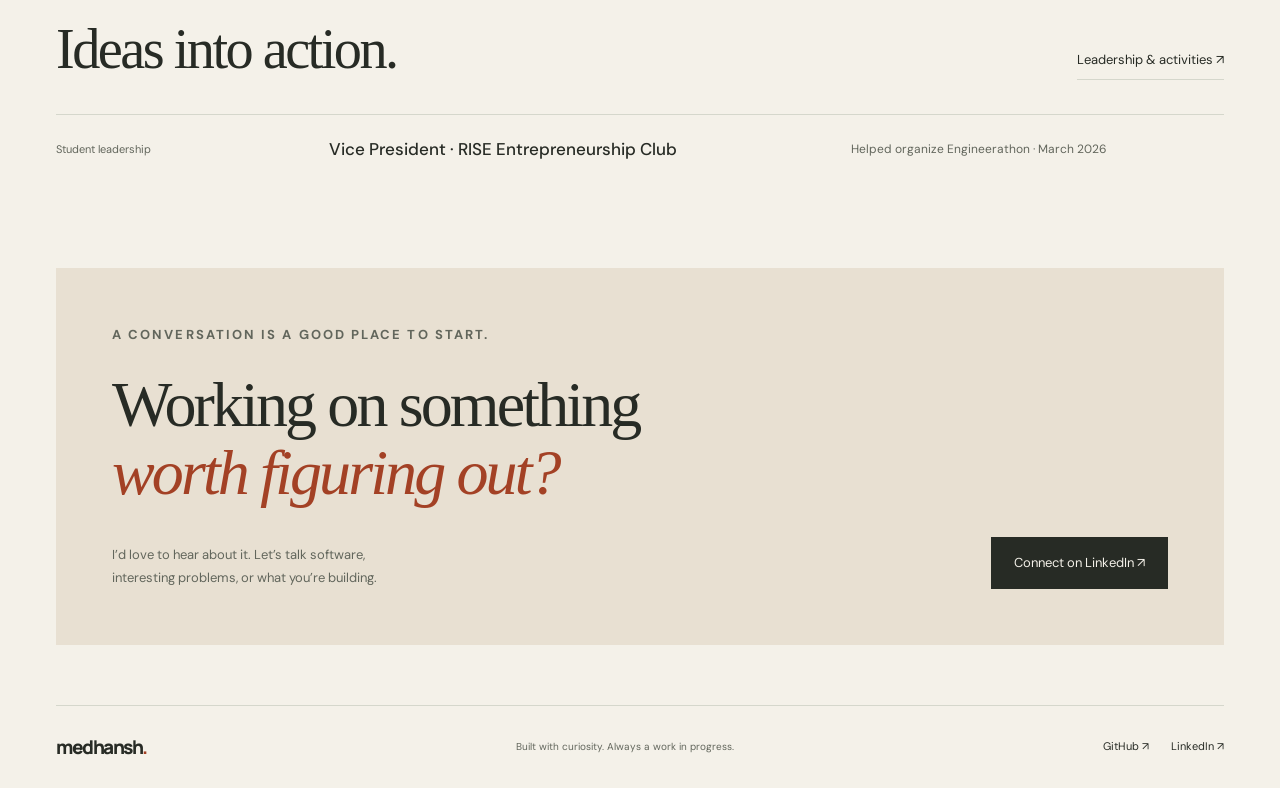
==== commit ba44146b: "Minor changes" ====
--- a/index.html
+++ b/index.html
@@ -79,7 +79,7 @@
 <div class="about-copy">
 <p class="large-copy">Before it was code, it was Hot Wheels and Lego.</p>
 <p>I grew up in Mumbai, splitting time between soccer, cricket, and taking things apart to see what was going on inside. That instinct eventually found its way into computer science and math.</p>
-<p>At Rose-Hulman, I’m studying CS with a minor in cybersecurity. I also help students work through Java, object-oriented design, and core CS and math as a teaching assistant and tutor. Explaining an idea is a pretty good way to find out whether you understand it.</p>
+<p>At Rose-Hulman, I’m studying CS with a minor in ECE. I also help students work through Java, object-oriented design, and core CS and math as a teaching assistant and tutor. Explaining an idea is a pretty good way to find out whether you understand it.</p>
 <p>I'm interested in both the software people use and the systems underneath it: full-stack applications, processor datapaths, and low-level programming. I'm also beginning to explore embedded systems with an ESP32.</p>
 <p>Away from a screen, it’s wristwatches and hip-hop. One rewards looking at the mechanism; the other rewards listening a little closer. I like both.</p>
 <div class="personal-notes"><span>Mumbai → Terre Haute</span><span>Watches, beats & ball games</span>
--- a/style.css
+++ b/style.css
@@ -216,7 +216,7 @@
 }
 
 @media print{body{background:white;font-size:11pt}
-.site-header,.site-footer,.resume-contact,.print-button,.skip-link{display:none}
+.site-header,.site-footer,.resume-contact,.print-button,.skip-link,.event-gallery{display:none}
 .wrap{width:100%}
 .page-intro{padding:0 0 20px}
 .page-intro h1{font-size:35pt}
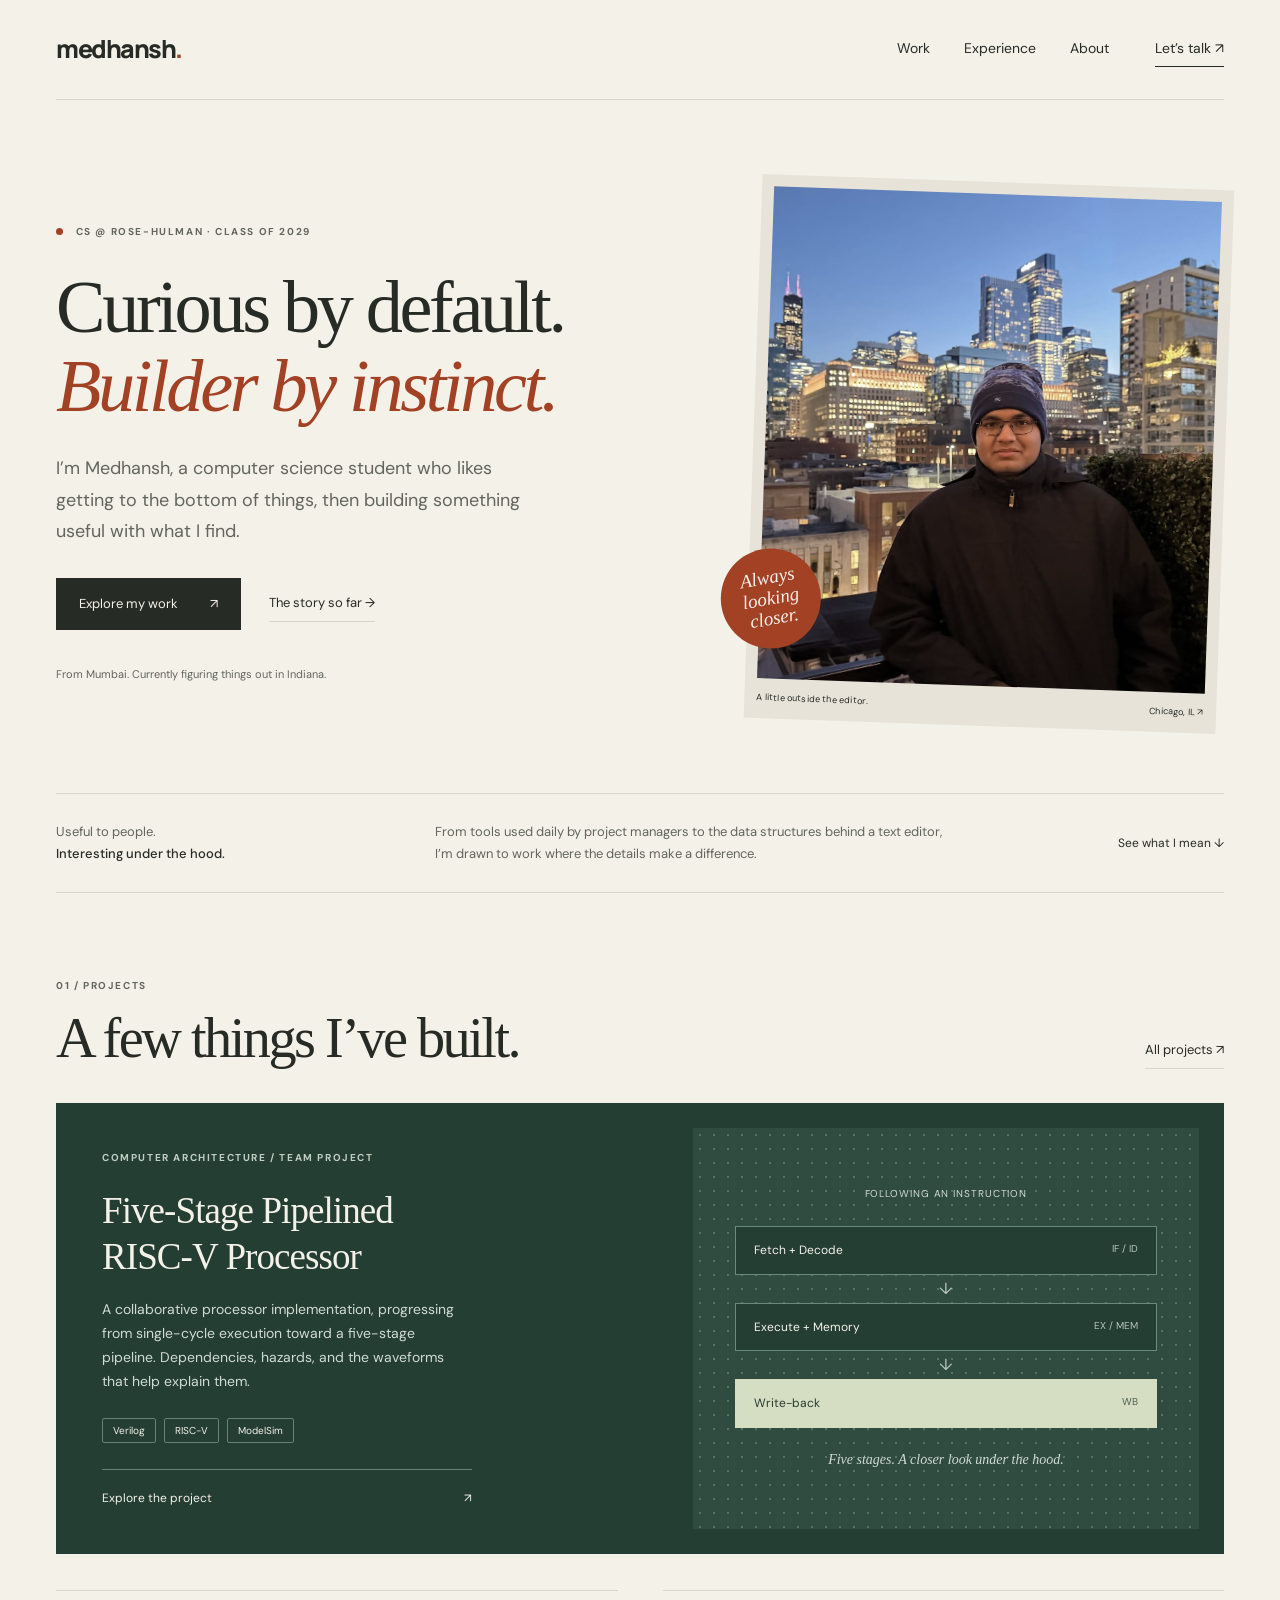
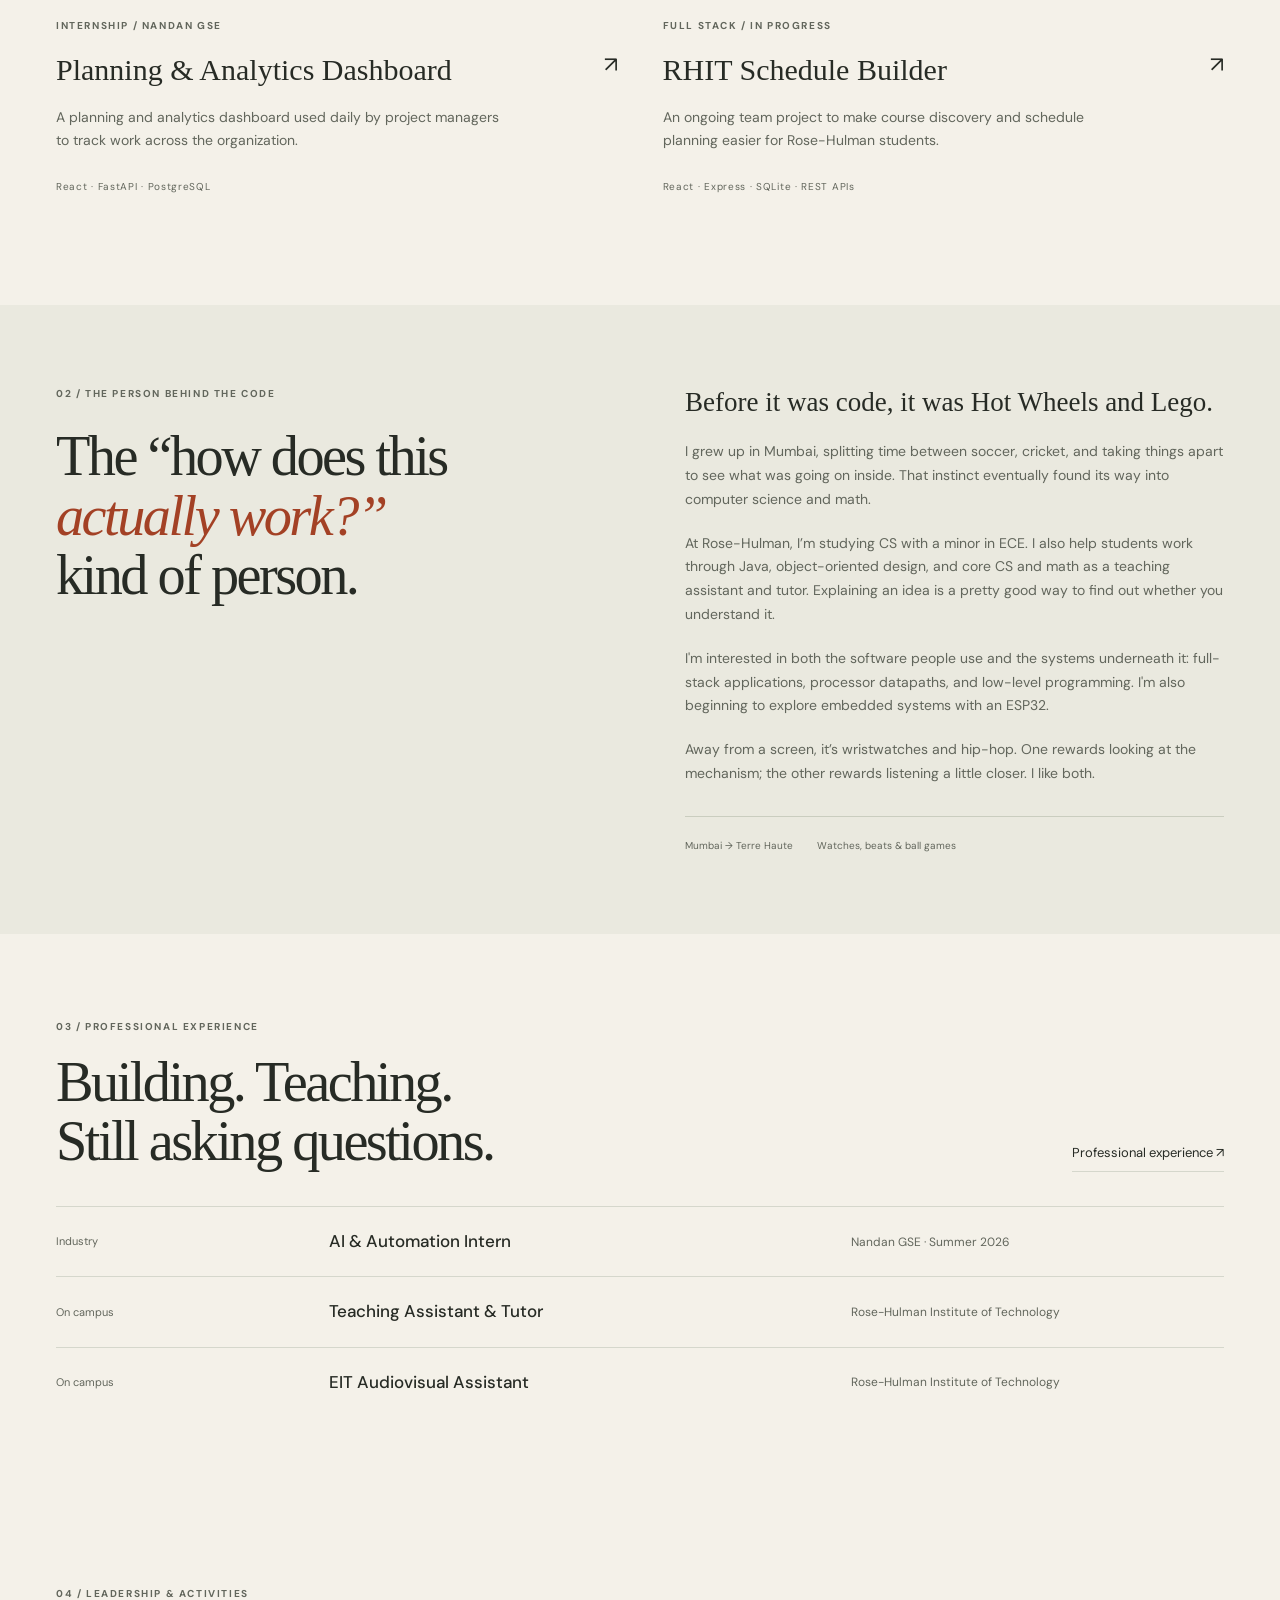
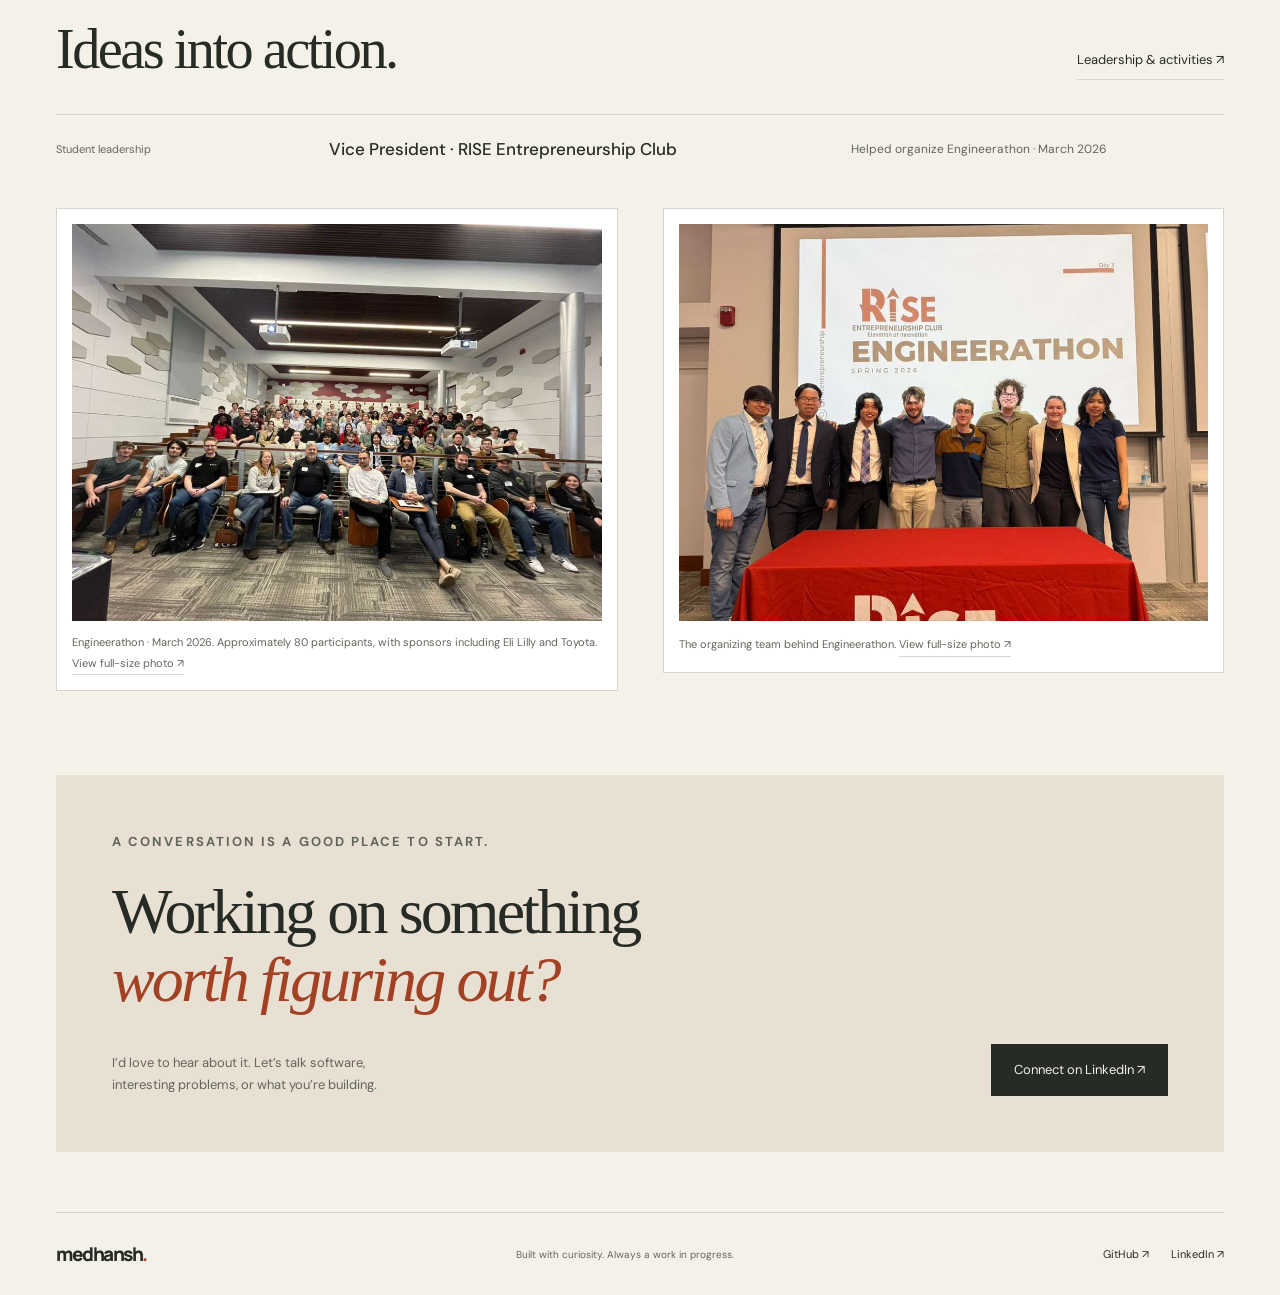
==== commit 9d29598c: "Show Engineerathon photos on homepage and strengthen hover feedback" ====
--- a/index.html
+++ b/index.html
@@ -114,6 +114,16 @@
 <h3>Vice President · RISE Entrepreneurship Club</h3>
 <p>Helped organize Engineerathon · March 2026</p>
 </div>
+<div class="project-pair event-gallery" role="group" aria-label="Engineerathon March 2026 photos">
+<figure class="project-figure">
+<a href="images/eng2026.jpg" aria-label="View the Engineerathon group photo at full size"><img src="images/eng2026.jpg" alt="Engineerathon attendees gathered in a Rose-Hulman lecture hall for a group photo" width="1024" height="768" loading="lazy"></a>
+<figcaption>Engineerathon · March 2026. Approximately 80 participants, with sponsors including Eli Lilly and Toyota. <a class="text-link" href="images/eng2026.jpg">View full-size photo ↗</a></figcaption>
+</figure>
+<figure class="project-figure">
+<a href="images/engorg2026.jpg" aria-label="View the Engineerathon organizing team photo at full size"><img src="images/engorg2026.jpg" alt="Engineerathon organizing team in front of the RISE Entrepreneurship Club's Spring 2026 event presentation" width="1024" height="768" loading="lazy"></a>
+<figcaption>The organizing team behind Engineerathon. <a class="text-link" href="images/engorg2026.jpg">View full-size photo ↗</a></figcaption>
+</figure>
+</div>
 </section>
 <section class="contact wrap" id="contact">
 <p class="eyebrow">A conversation is a good place to start.</p>
--- a/style.css
+++ b/style.css
@@ -138,6 +138,22 @@
 .print-button{background:transparent;color:var(--ink);border-color:var(--line)}
 .print-button:hover{color:var(--paper)}
 
+/* Make every interactive surface unmistakable without changing its layout. */
+a[href],button,summary{cursor:pointer;text-underline-offset:5px;text-decoration-thickness:2px}
+a[href]:not(.button):not(.featured-project):not(.project-small):not(:has(img)):hover,
+a[href]:not(.button):not(.featured-project):not(.project-small):not(:has(img)):focus-visible{color:var(--accent);text-decoration:underline;background:#e8e0d2;box-shadow:0 0 0 4px #e8e0d2}
+.text-link:hover,.text-link:focus-visible{border-bottom-color:var(--accent)}
+a.featured-project,a.project-small,.project-figure>a,button,.button,summary{transition:background .2s,box-shadow .2s,transform .2s}
+a.featured-project:hover,a.featured-project:focus-visible{box-shadow:0 0 0 4px var(--accent);transform:translateY(-3px)}
+a.project-small:hover,a.project-small:focus-visible{background:#e8e0d2;box-shadow:0 0 0 4px var(--accent)}
+a.project-small:hover h3,a.project-small:focus-visible h3,.featured-project:hover h3,.featured-project:focus-visible h3{text-decoration:underline;text-underline-offset:6px;text-decoration-thickness:2px}
+.project-figure>a{display:block}
+.project-figure>a:hover,.project-figure>a:focus-visible{outline:4px solid var(--accent);outline-offset:3px;box-shadow:0 8px 20px #272b2533}
+.button:hover,.button:focus-visible,button:hover,button:focus-visible{background:var(--accent);color:var(--paper);box-shadow:0 0 0 3px var(--paper),0 0 0 5px var(--accent);transform:translateY(-2px)}
+summary:hover,summary:focus-visible{color:var(--accent);background:#e8e0d2;text-decoration:underline;box-shadow:0 0 0 4px #e8e0d2}
+.event-gallery.project-pair{align-items:start;margin-top:24px}
+.event-gallery.project-pair .project-figure{margin-block:0}
+
 @media(min-width:1500px){.hero{padding-block:100px}
 .hero h1{font-size:86px}
 }
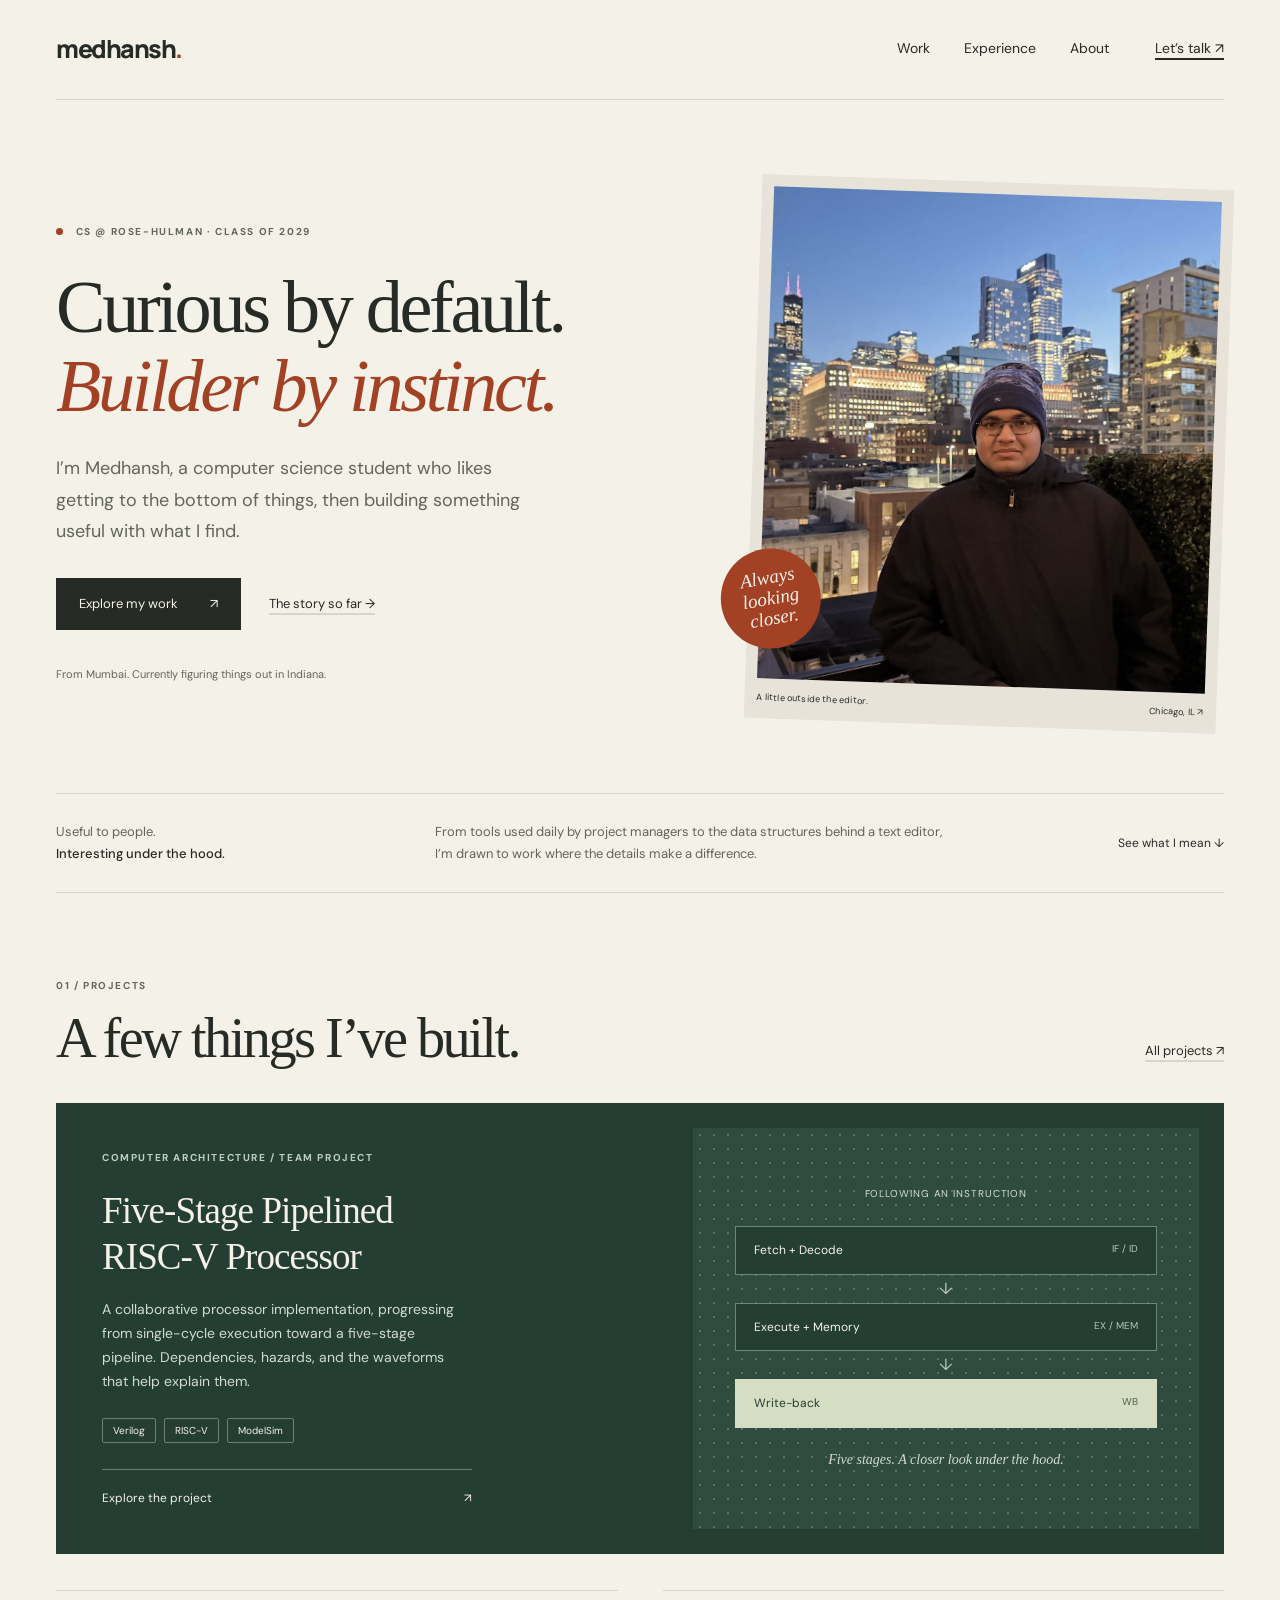
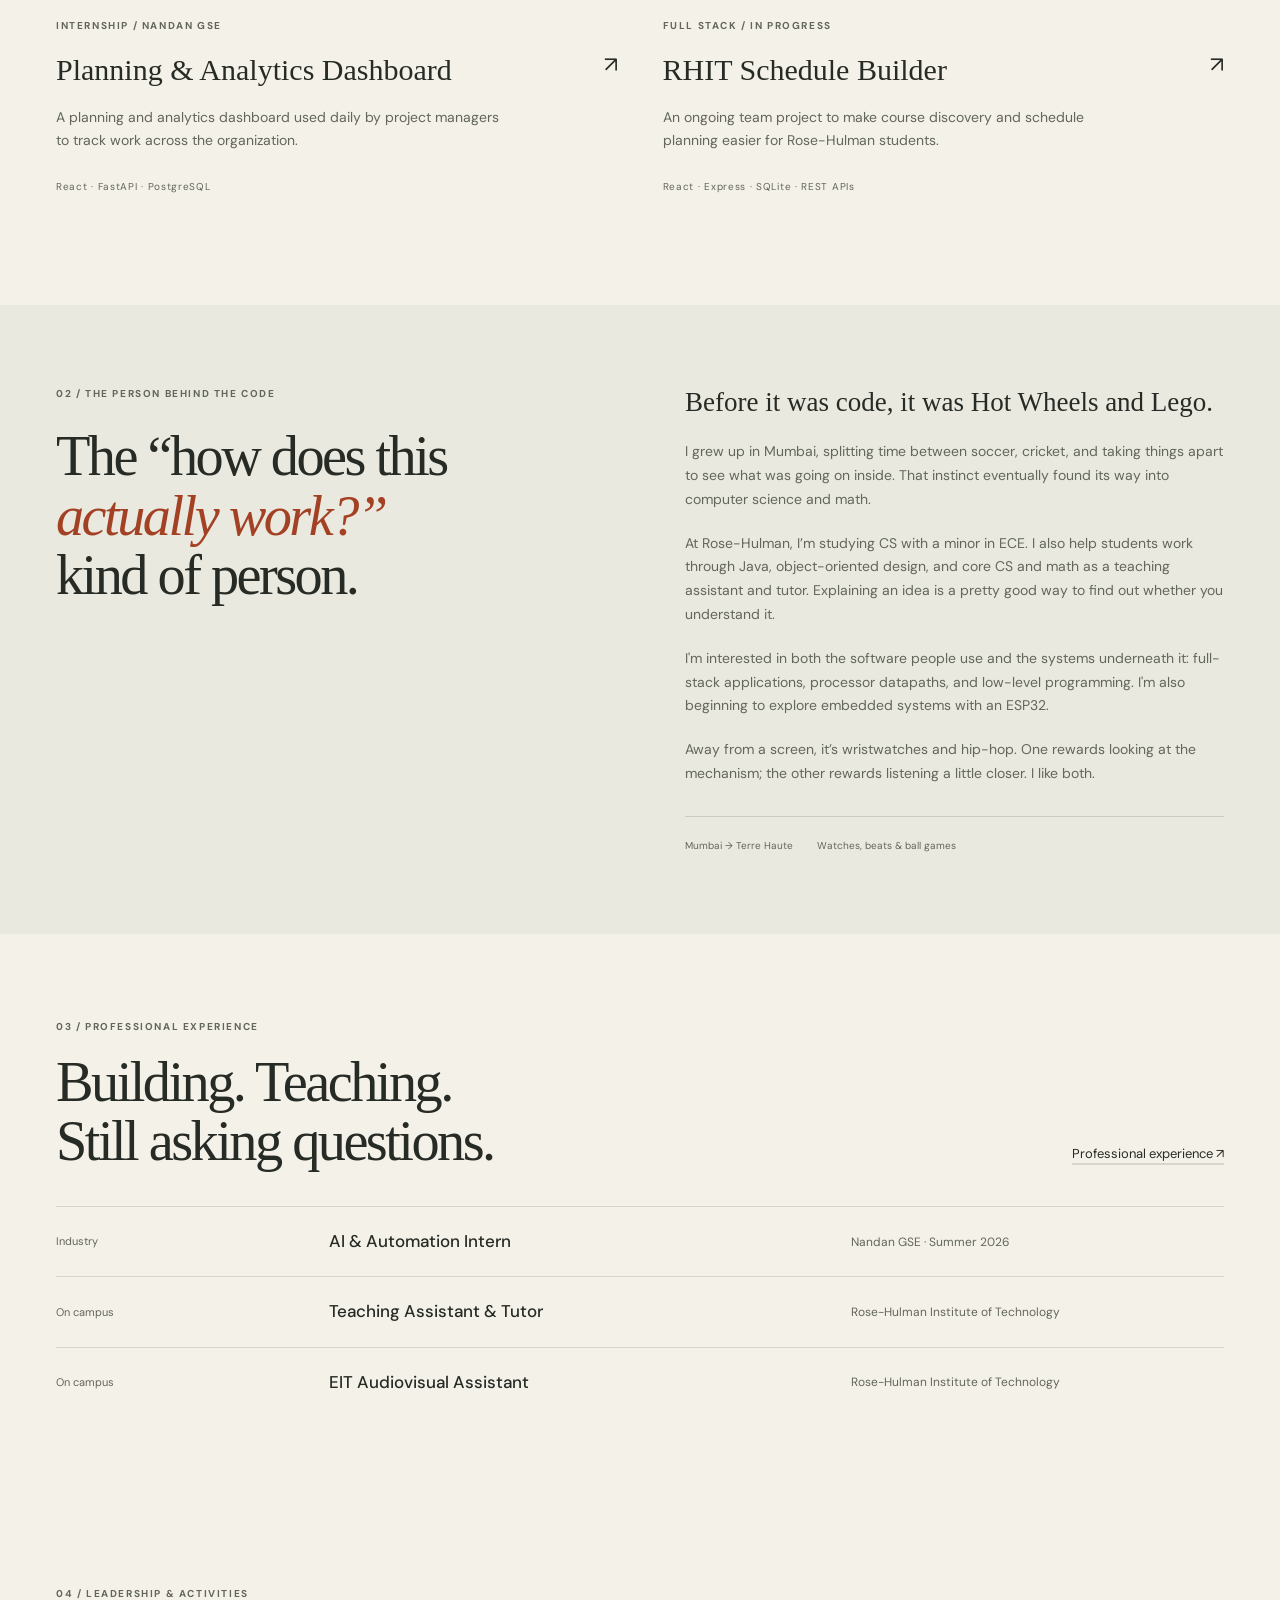
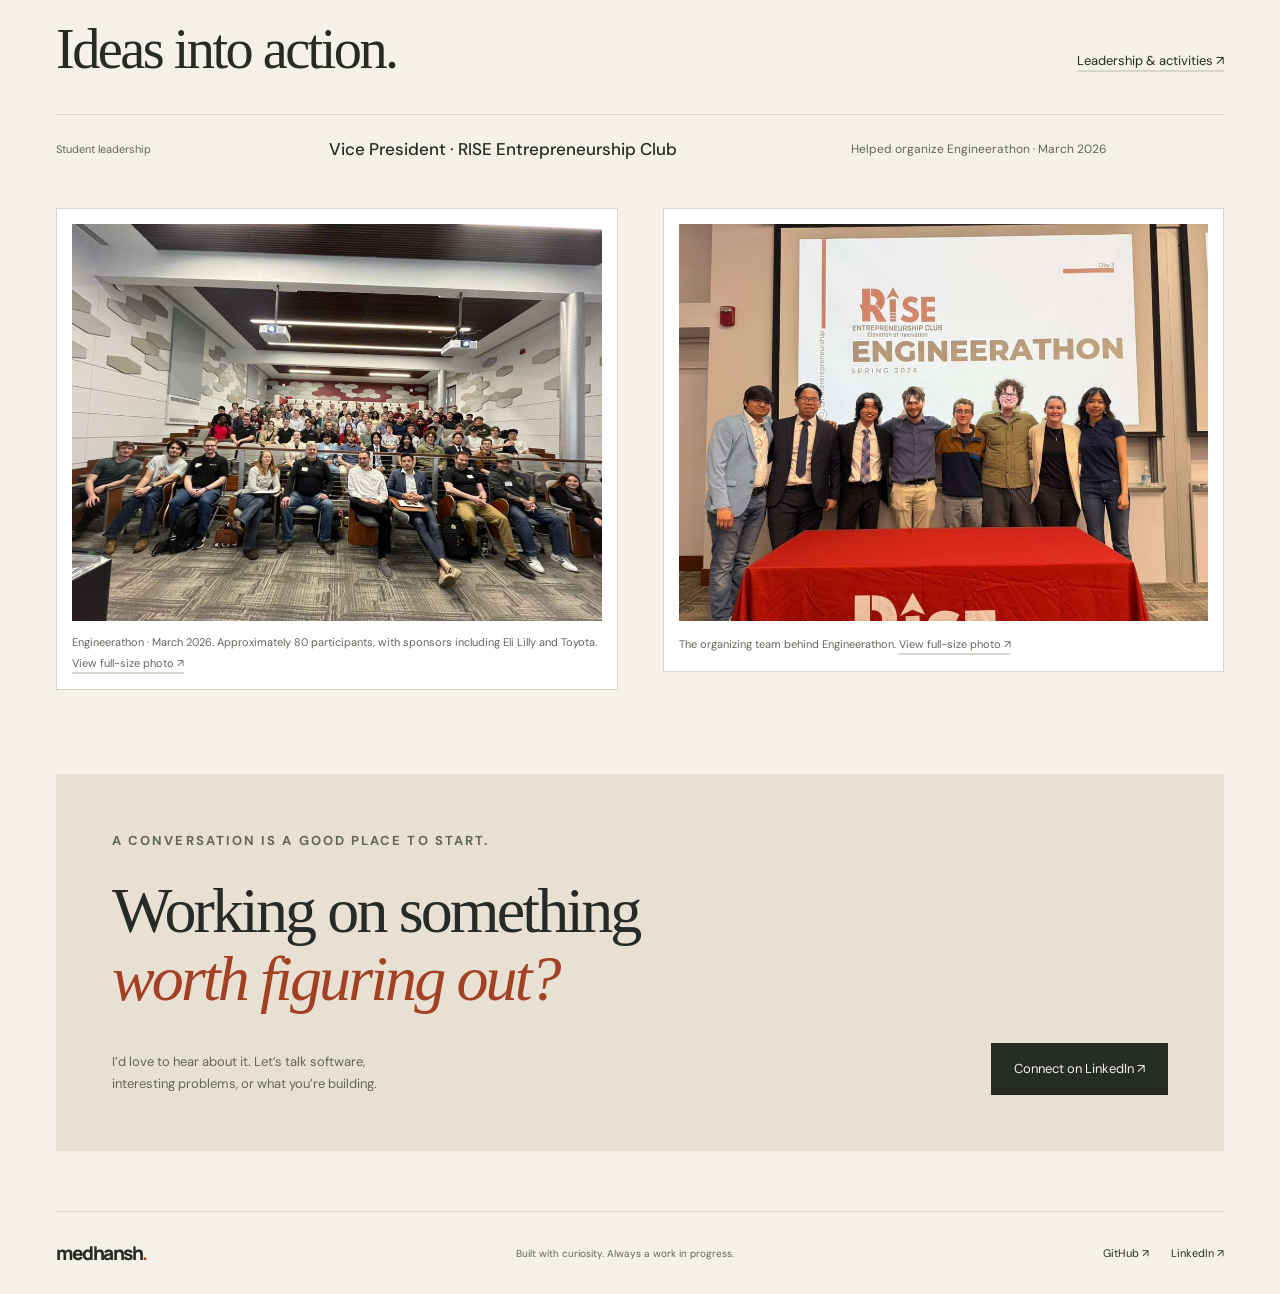
==== commit 3c6eb9bf: "Use a single underline for text links and refresh stylesheet cache" ====
--- a/index.html
+++ b/index.html
@@ -7,7 +7,7 @@
 <meta name="theme-color" content="#f4f1e9">
 <title>Medhansh Gupta: Curious by default.</title>
 <link rel="icon" href="images/favicon.svg" type="image/svg+xml">
-<link rel="stylesheet" href="style.css">
+<link rel="stylesheet" href="style.css?v=single-underline">
 <script src="script.js" defer>
 </script>
 </head>
--- a/style.css
+++ b/style.css
@@ -25,7 +25,7 @@
 nav{display:flex;align-items:center;gap:34px;font-size:14px}
 nav a{padding:5px 0}
 nav a:hover,nav a[aria-current=page]{color:var(--accent)}
-.nav-contact{margin-left:12px;border-bottom:1px solid var(--ink)}
+.nav-contact{margin-left:12px;text-decoration:underline;text-underline-offset:5px}
 .hero{display:grid;grid-template-columns:1.35fr 1fr;align-items:center;gap:60px;padding-block:82px 68px}
 .eyebrow{text-transform:uppercase;letter-spacing:.16em;font-size:10px;font-weight:700;color:var(--muted);display:block}
 .hero .eyebrow{margin-bottom:28px}
@@ -35,7 +35,7 @@
 .button{display:inline-flex;align-items:center;justify-content:space-between;gap:32px;padding:14px 22px;background:var(--ink);color:var(--paper);font-size:13px;transition:background .2s,transform .2s;border:1px solid transparent;cursor:pointer}
 .button:hover{background:var(--accent);transform:translateY(-2px)}
 [hidden]{display:none!important}
-.text-link{font-size:13px;border-bottom:1px solid var(--line);padding-block:7px;display:inline-flex;gap:20px;align-items:center}
+.text-link{font-size:13px;text-decoration:underline;text-decoration-color:var(--line);text-underline-offset:5px;padding-block:7px;display:inline-flex;gap:20px;align-items:center}
 .hero-footnote{font-size:11px;margin-top:35px}
 .portrait{position:relative;padding:12px 12px 0;background:#e7e3d9;transform:rotate(2deg)}
 .portrait img{width:100%;aspect-ratio:4/4.4;object-fit:cover;object-position:54% center;filter:saturate(.75)}
@@ -142,7 +142,7 @@
 a[href],button,summary{cursor:pointer;text-underline-offset:5px;text-decoration-thickness:2px}
 a[href]:not(.button):not(.featured-project):not(.project-small):not(:has(img)):hover,
 a[href]:not(.button):not(.featured-project):not(.project-small):not(:has(img)):focus-visible{color:var(--accent);text-decoration:underline;background:#e8e0d2;box-shadow:0 0 0 4px #e8e0d2}
-.text-link:hover,.text-link:focus-visible{border-bottom-color:var(--accent)}
+.text-link:hover,.text-link:focus-visible,.nav-contact:hover,.nav-contact:focus-visible{text-decoration-color:var(--accent)}
 a.featured-project,a.project-small,.project-figure>a,button,.button,summary{transition:background .2s,box-shadow .2s,transform .2s}
 a.featured-project:hover,a.featured-project:focus-visible{box-shadow:0 0 0 4px var(--accent);transform:translateY(-3px)}
 a.project-small:hover,a.project-small:focus-visible{background:#e8e0d2;box-shadow:0 0 0 4px var(--accent)}
@@ -153,6 +153,17 @@
 summary:hover,summary:focus-visible{color:var(--accent);background:#e8e0d2;text-decoration:underline;box-shadow:0 0 0 4px #e8e0d2}
 .event-gallery.project-pair{align-items:start;margin-top:24px}
 .event-gallery.project-pair .project-figure{margin-block:0}
+.image-trigger{display:block;cursor:zoom-in!important}
+.image-trigger:hover,.image-trigger:focus-visible{outline:4px solid var(--accent);outline-offset:3px}
+body:has(.image-viewer[open]){overflow:hidden}
+.image-viewer{width:min(1400px,94vw);max-width:94vw;max-height:94dvh;padding:0;border:1px solid var(--line);background:var(--paper);color:var(--ink)}
+.image-viewer::backdrop{background:#17221ee6}
+.image-viewer-content{padding:20px;display:flex;flex-direction:column;align-items:center;gap:16px}
+.image-viewer-toolbar{display:flex;justify-content:space-between;align-items:center;gap:20px;width:100%}
+.image-viewer-toolbar p{font-size:12px}
+.image-viewer-close{flex-shrink:0;display:flex;align-items:center;gap:10px;padding:8px 16px;border:1px solid var(--ink);background:var(--ink);color:var(--paper)}
+.image-viewer-close span{font-size:24px;line-height:1}
+.image-viewer img{width:auto;max-width:100%;max-height:calc(94dvh - 115px);object-fit:contain}
 
 @media(min-width:1500px){.hero{padding-block:100px}
 .hero h1{font-size:86px}
